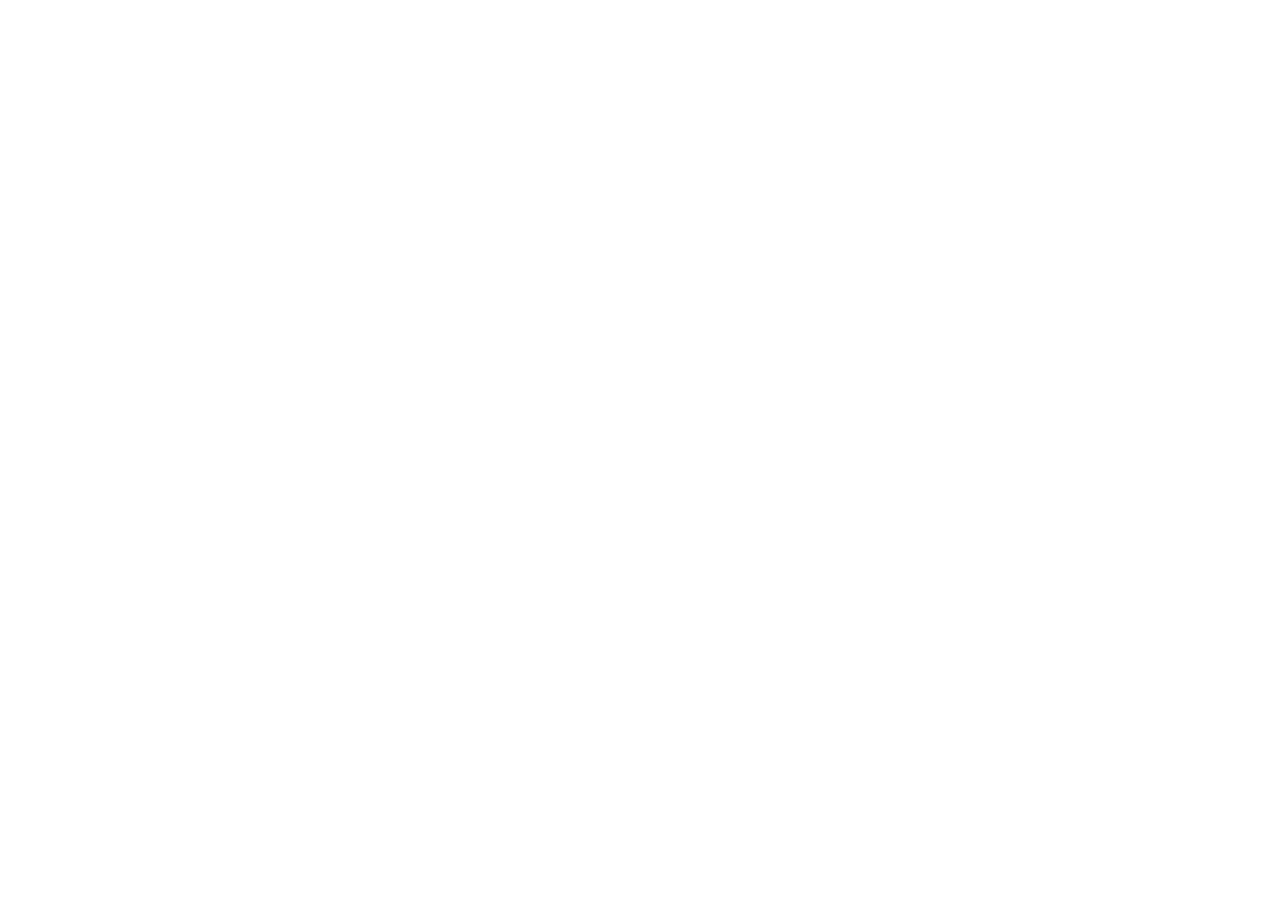
==== menu.html @ dc69f83e "V2" ====
<!DOCTYPE html>
<html lang="en">
<head>
    <meta charset="UTF-8">
    <meta name="viewport" content="width=device-width, initial-scale=1.0">
    <title>zipzibDostavka</title>
</head>
<body>
    
</body>
</html>
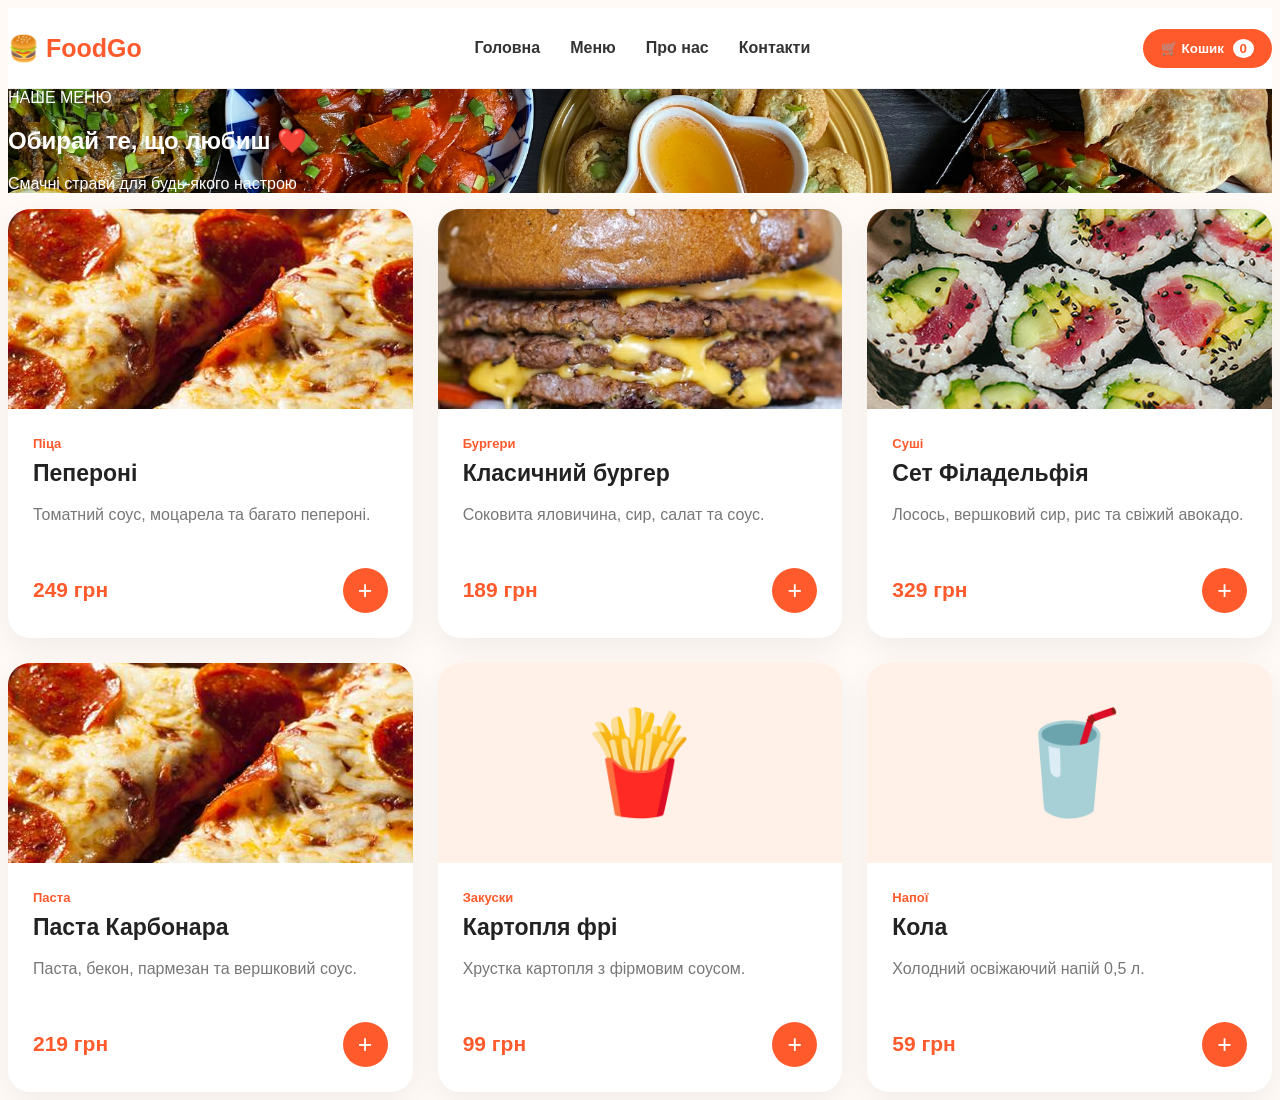
==== commit ee3e08c1: "V3" ====
--- a/menu.html
+++ b/menu.html
@@ -4,8 +4,264 @@
     <meta charset="UTF-8">
     <meta name="viewport" content="width=device-width, initial-scale=1.0">
     <title>zipzibDostavka</title>
+    <link rel="stylesheet" href="menu.css">
 </head>
 <body>
-    
+    <header class="header">
+        <div class="container header-content">
+
+            <a href="#" class="logo">
+                🍔 FoodGo
+            </a>
+
+            <nav class="nav">
+                <a href="#home">Головна</a>
+                <a href="#menu">Меню</a>
+                <a href="#about">Про нас</a>
+                <a href="#contacts">Контакти</a>
+            </nav>
+
+            <button class="cart-button" id="cartButton">
+                🛒 Кошик
+                <span id="cartCount">0</span>
+            </button>
+
+        </div>
+    </header>
+    <div class="menuContent">
+       <span>НАШЕ МЕНЮ</span>
+                    <h2>Обирай те, що любиш ❤️</h2>
+                    <p>Смачні страви для будь-якого настрою</p>
+                </div>
+
+
+                <div class="products">
+
+                    <!-- Піца -->
+                    <article class="product-card">
+
+                        <div class="product-image">
+                            <img src="./images/Pizza.jfif">
+                        </div>
+
+                        <div class="product-info">
+
+                            <span class="product-category">
+                                Піца
+                            </span>
+
+                            <h3>Пепероні</h3>
+
+                            <p>
+                                Томатний соус, моцарела та багато пепероні.
+                            </p>
+
+                            <div class="product-bottom">
+
+                                <strong>249 грн</strong>
+
+                                <button
+                                    class="add-button"
+                                    data-name="Піца Пепероні"
+                                    data-price="249">
+                                    +
+                                </button>
+
+                            </div>
+
+                        </div>
+
+                    </article>
+
+
+                    <!-- Бургер -->
+                    <article class="product-card">
+
+                        <div class="product-image">
+                            <img src="./images/Burger.avif">
+                        </div>
+
+                        <div class="product-info">
+
+                            <span class="product-category">
+                                Бургери
+                            </span>
+
+                            <h3>Класичний бургер</h3>
+
+                            <p>
+                                Соковита яловичина, сир, салат та соус.
+                            </p>
+
+                            <div class="product-bottom">
+
+                                <strong>189 грн</strong>
+
+                                <button
+                                    class="add-button"
+                                    data-name="Класичний бургер"
+                                    data-price="189">
+                                    +
+                                </button>
+
+                            </div>
+
+                        </div>
+
+                    </article>
+
+
+                    <!-- Роли -->
+                    <article class="product-card">
+
+                        <div class="product-image">
+                            <img src="./images/Sushi.jpg">
+                        </div>
+
+                        <div class="product-info">
+
+                            <span class="product-category">
+                                Суші
+                            </span>
+
+                            <h3>Сет Філадельфія</h3>
+
+                            <p>
+                                Лосось, вершковий сир, рис та свіжий авокадо.
+                            </p>
+
+                            <div class="product-bottom">
+
+                                <strong>329 грн</strong>
+
+                                <button
+                                    class="add-button"
+                                    data-name="Сет Філадельфія"
+                                    data-price="329">
+                                    +
+                                </button>
+
+                            </div>
+
+                        </div>
+
+                    </article>
+
+
+                    <!-- Паста -->
+                    <article class="product-card">
+
+                        <div class="product-image">
+                            <img src="./images/Pizza.jfif">
+                        </div>
+
+                        <div class="product-info">
+
+                            <span class="product-category">
+                                Паста
+                            </span>
+
+                            <h3>Паста Карбонара</h3>
+
+                            <p>
+                                Паста, бекон, пармезан та вершковий соус.
+                            </p>
+
+                            <div class="product-bottom">
+
+                                <strong>219 грн</strong>
+
+                                <button
+                                    class="add-button"
+                                    data-name="Паста Карбонара"
+                                    data-price="219">
+                                    +
+                                </button>
+
+                            </div>
+
+                        </div>
+
+                    </article>
+
+
+                    <!-- Картопля -->
+                    <article class="product-card">
+
+                        <div class="product-image">
+                            🍟
+                        </div>
+
+                        <div class="product-info">
+
+                            <span class="product-category">
+                                Закуски
+                            </span>
+
+                            <h3>Картопля фрі</h3>
+
+                            <p>
+                                Хрустка картопля з фірмовим соусом.
+                            </p>
+
+                            <div class="product-bottom">
+
+                                <strong>99 грн</strong>
+
+                                <button
+                                    class="add-button"
+                                    data-name="Картопля фрі"
+                                    data-price="99">
+                                    +
+                                </button>
+
+                            </div>
+
+                        </div>
+
+                    </article>
+
+
+                    <!-- Напій -->
+                    <article class="product-card">
+
+                        <div class="product-image">
+                            🥤
+                        </div>
+
+                        <div class="product-info">
+
+                            <span class="product-category">
+                                Напої
+                            </span>
+
+                            <h3>Кола</h3>
+
+                            <p>
+                                Холодний освіжаючий напій 0,5 л.
+                            </p>
+
+                            <div class="product-bottom">
+
+                                <strong>59 грн</strong>
+
+                                <button
+                                    class="add-button"
+                                    data-name="Кола"
+                                    data-price="59">
+                                    +
+                                </button>
+
+                            </div>
+
+                        </div>
+
+                    </article>
+
+                </div>
+
+            </div>
+
+    </div>
 </body>
 </html>
--- a/menu.css
+++ b/menu.css
@@ -0,0 +1,201 @@
+body {
+    font-family: Arial, Helvetica, sans-serif;
+    background: #fffaf5;
+    color: #222;
+}
+
+.menuContent{
+    background-image: url('./images/food-background.jpg');
+    background-size: cover;
+    background-position: center;
+    background-repeat: no-repeat;
+    color: white;
+ 
+
+}
+
+                          /* Header */
+
+
+.header {
+    background: #ffffff;
+    border-bottom: 1px solid #eeeeee;
+    position: sticky;
+    top: 0;
+    z-index: 100;
+}
+
+.header-content {
+    min-height: 80px;
+
+    display: flex;
+    align-items: center;
+    justify-content: space-between;
+    gap: 30px;
+}
+
+.logo {
+    color: #ff5a2c;
+    font-size: 25px;
+    font-weight: 800;
+    text-decoration: none;
+}
+
+.nav {
+    display: flex;
+    gap: 30px;
+}
+
+.nav a {
+    color: #333;
+    text-decoration: none;
+    font-weight: 600;
+    transition: 0.2s;
+}
+
+.nav a:hover {
+    color: #ff5a2c;
+}
+
+.cart-button {
+    border: none;
+    background: #ff5a2c;
+    color: white;
+    padding: 12px 18px;
+    border-radius: 25px;
+    font-weight: bold;
+    cursor: pointer;
+}
+
+.cart-button span {
+    background: white;
+    color: #ff5a2c;
+    padding: 2px 7px;
+    border-radius: 50%;
+    margin-left: 5px;
+}
+  
+
+                             /* Header */
+
+                             .menu {
+    padding: 100px 0;
+}
+
+.section-title {
+    text-align: center;
+    margin-bottom: 50px;
+}
+
+.section-title span,
+.section-label {
+    color: #ff5a2c;
+    font-weight: bold;
+    font-size: 14px;
+}
+
+.section-title h2 {
+    font-size: 42px;
+    margin: 12px 0;
+}
+
+.section-title p {
+    color: #777;
+    font-size: 18px;
+}
+
+.products {
+    display: grid;
+    grid-template-columns: repeat(3, 1fr);
+    gap: 25px;
+}
+
+.product-card {
+    background: white;
+    border-radius: 22px;
+    overflow: hidden;
+
+    box-shadow: 0 10px 30px rgba(0, 0, 0, 0.06);
+
+    transition: 0.3s;
+}
+
+.product-card:hover {
+    transform: translateY(-8px);
+    box-shadow: 0 20px 40px rgba(0, 0, 0, 0.1);
+}
+
+.product-image {
+    height: 200px;
+    overflow: hidden;
+
+    display: flex;
+    align-items: center;
+    justify-content: center;
+
+    background: #fff1e7;
+
+    font-size: 100px;
+}
+
+.product-info {
+    padding: 25px;
+}
+
+.product-category {
+    color: #ff5a2c;
+    font-size: 13px;
+    font-weight: bold;
+}
+
+.product-info h3 {
+    font-size: 23px;
+    margin: 8px 0;
+}
+
+.product-info p {
+    color: #777;
+    line-height: 1.5;
+    min-height: 45px;
+}
+
+.product-bottom {
+    margin-top: 20px;
+
+    display: flex;
+    align-items: center;
+    justify-content: space-between;
+}
+
+.product-bottom strong {
+    color: #ff5a2c;
+    font-size: 21px;
+}
+
+.add-button {
+    width: 45px;
+    height: 45px;
+
+    border: none;
+    border-radius: 50%;
+
+    background: #ff5a2c;
+    color: white;
+
+    font-size: 25px;
+    cursor: pointer;
+
+    transition: 0.2s;
+}
+
+.add-button:hover {
+    background: #e7471b;
+    transform: scale(1.1);
+}
+
+
+.product-image image{
+    width: 15%;
+    object-fit: contain;
+
+}
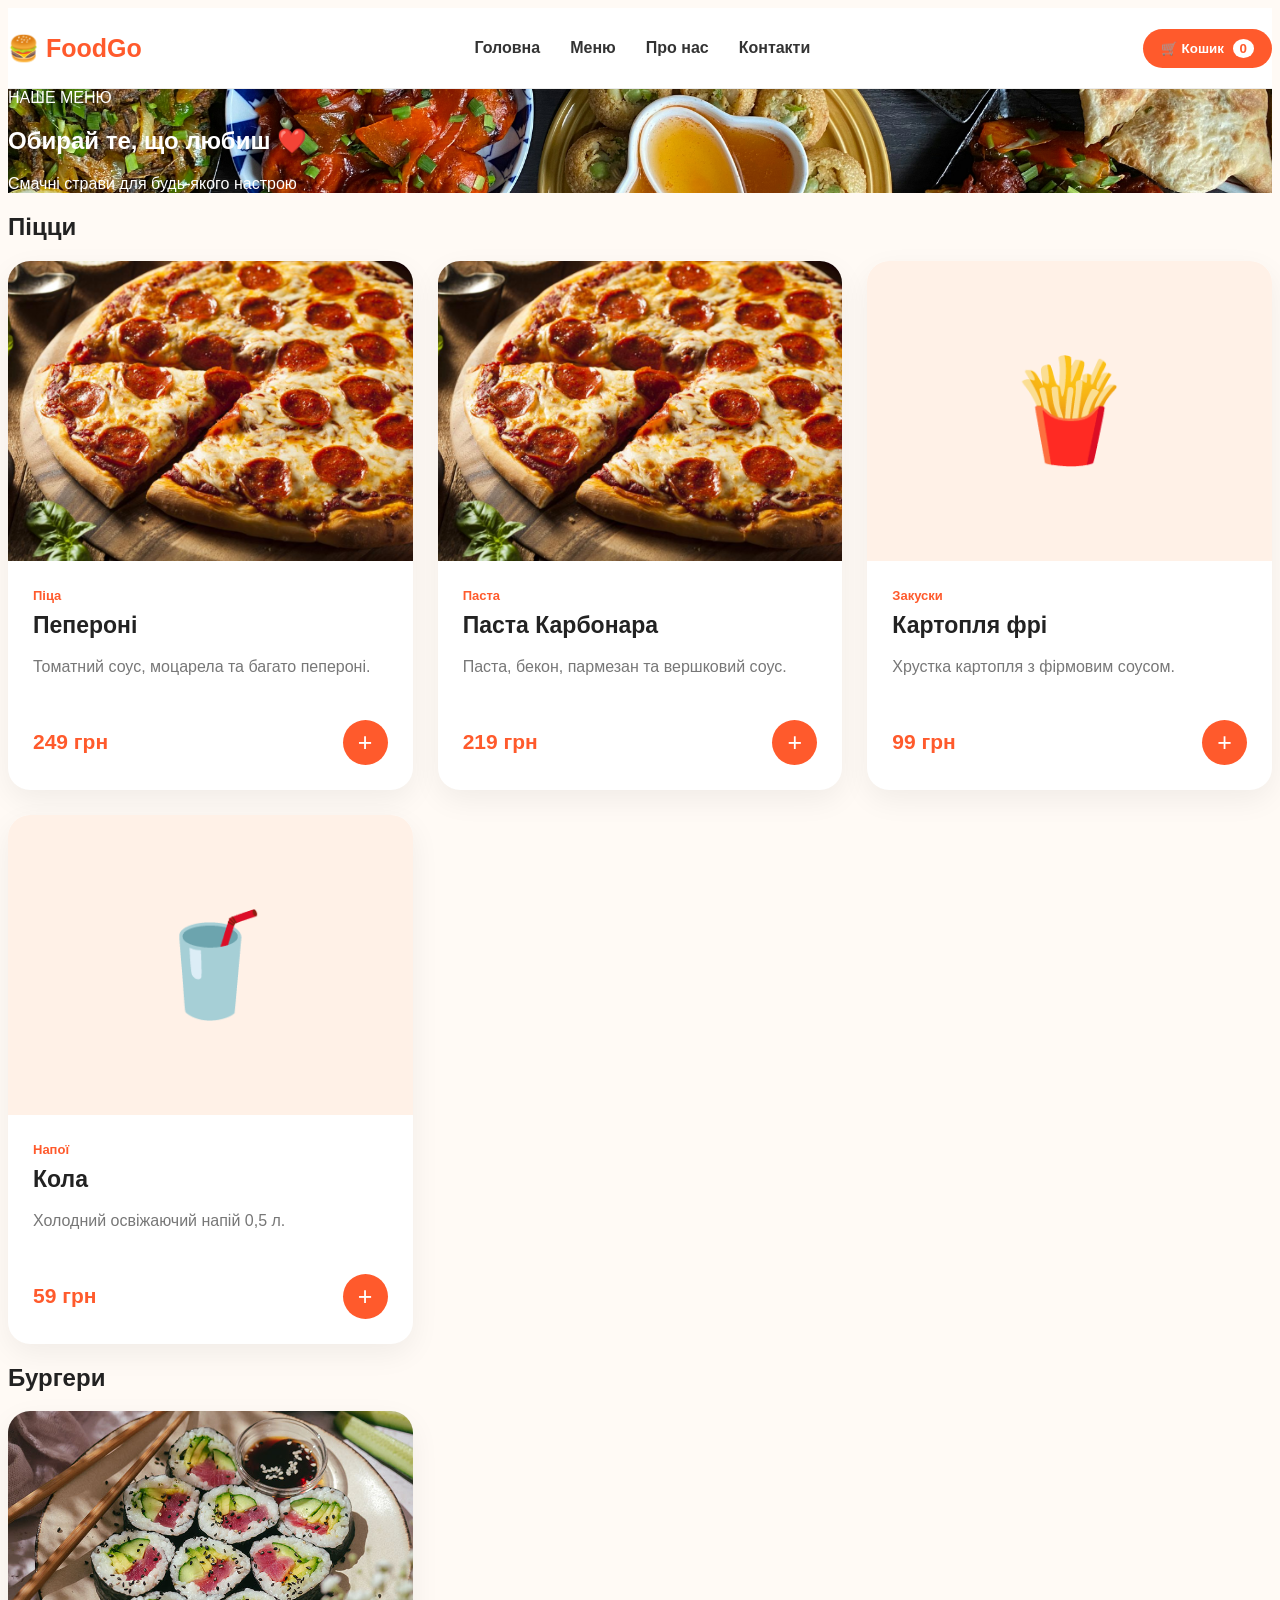
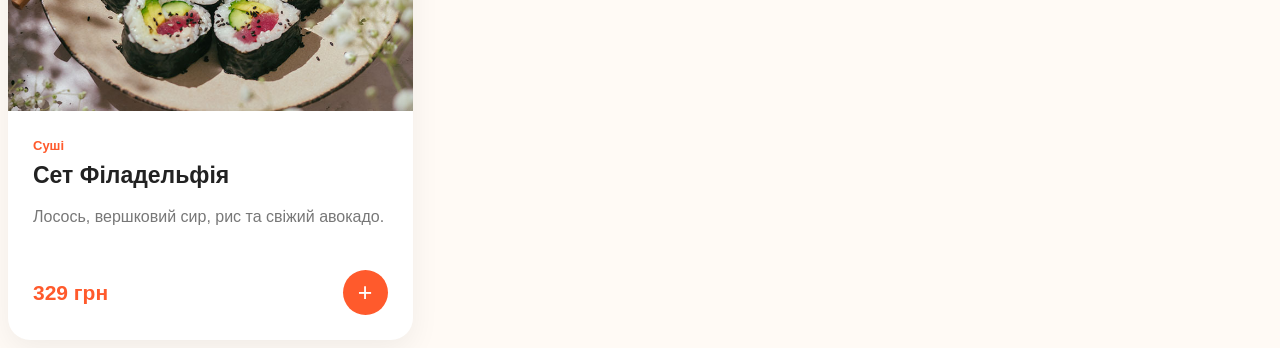
==== commit 55bfa7cf: "V3.2" ====
--- a/menu.html
+++ b/menu.html
@@ -1,11 +1,13 @@
 <!DOCTYPE html>
 <html lang="en">
+
 <head>
     <meta charset="UTF-8">
     <meta name="viewport" content="width=device-width, initial-scale=1.0">
     <title>zipzibDostavka</title>
     <link rel="stylesheet" href="menu.css">
 </head>
+
 <body>
     <header class="header">
         <div class="container header-content">
@@ -29,239 +31,202 @@
         </div>
     </header>
     <div class="menuContent">
-       <span>НАШЕ МЕНЮ</span>
-                    <h2>Обирай те, що любиш ❤️</h2>
-                    <p>Смачні страви для будь-якого настрою</p>
-                </div>
-
-
-                <div class="products">
-
-                    <!-- Піца -->
-                    <article class="product-card">
-
-                        <div class="product-image">
-                            <img src="./images/Pizza.jfif">
-                        </div>
-
-                        <div class="product-info">
-
-                            <span class="product-category">
-                                Піца
-                            </span>
-
-                            <h3>Пепероні</h3>
-
-                            <p>
-                                Томатний соус, моцарела та багато пепероні.
-                            </p>
-
-                            <div class="product-bottom">
-
-                                <strong>249 грн</strong>
-
-                                <button
-                                    class="add-button"
-                                    data-name="Піца Пепероні"
-                                    data-price="249">
-                                    +
-                                </button>
-
-                            </div>
-
-                        </div>
-
-                    </article>
-
-
-                    <!-- Бургер -->
-                    <article class="product-card">
-
-                        <div class="product-image">
-                            <img src="./images/Burger.avif">
-                        </div>
-
-                        <div class="product-info">
-
-                            <span class="product-category">
-                                Бургери
-                            </span>
-
-                            <h3>Класичний бургер</h3>
-
-                            <p>
-                                Соковита яловичина, сир, салат та соус.
-                            </p>
-
-                            <div class="product-bottom">
-
-                                <strong>189 грн</strong>
-
-                                <button
-                                    class="add-button"
-                                    data-name="Класичний бургер"
-                                    data-price="189">
-                                    +
-                                </button>
-
-                            </div>
-
-                        </div>
-
-                    </article>
-
-
-                    <!-- Роли -->
-                    <article class="product-card">
-
-                        <div class="product-image">
-                            <img src="./images/Sushi.jpg">
-                        </div>
-
-                        <div class="product-info">
-
-                            <span class="product-category">
-                                Суші
-                            </span>
-
-                            <h3>Сет Філадельфія</h3>
-
-                            <p>
-                                Лосось, вершковий сир, рис та свіжий авокадо.
-                            </p>
-
-                            <div class="product-bottom">
-
-                                <strong>329 грн</strong>
-
-                                <button
-                                    class="add-button"
-                                    data-name="Сет Філадельфія"
-                                    data-price="329">
-                                    +
-                                </button>
-
-                            </div>
-
-                        </div>
-
-                    </article>
-
-
-                    <!-- Паста -->
-                    <article class="product-card">
-
-                        <div class="product-image">
-                            <img src="./images/Pizza.jfif">
-                        </div>
-
-                        <div class="product-info">
-
-                            <span class="product-category">
-                                Паста
-                            </span>
-
-                            <h3>Паста Карбонара</h3>
-
-                            <p>
-                                Паста, бекон, пармезан та вершковий соус.
-                            </p>
-
-                            <div class="product-bottom">
-
-                                <strong>219 грн</strong>
-
-                                <button
-                                    class="add-button"
-                                    data-name="Паста Карбонара"
-                                    data-price="219">
-                                    +
-                                </button>
-
-                            </div>
-
-                        </div>
-
-                    </article>
-
-
-                    <!-- Картопля -->
-                    <article class="product-card">
-
-                        <div class="product-image">
-                            🍟
-                        </div>
-
-                        <div class="product-info">
-
-                            <span class="product-category">
-                                Закуски
-                            </span>
-
-                            <h3>Картопля фрі</h3>
-
-                            <p>
-                                Хрустка картопля з фірмовим соусом.
-                            </p>
-
-                            <div class="product-bottom">
-
-                                <strong>99 грн</strong>
-
-                                <button
-                                    class="add-button"
-                                    data-name="Картопля фрі"
-                                    data-price="99">
-                                    +
-                                </button>
-
-                            </div>
-
-                        </div>
-
-                    </article>
-
-
-                    <!-- Напій -->
-                    <article class="product-card">
-
-                        <div class="product-image">
-                            🥤
-                        </div>
-
-                        <div class="product-info">
-
-                            <span class="product-category">
-                                Напої
-                            </span>
-
-                            <h3>Кола</h3>
-
-                            <p>
-                                Холодний освіжаючий напій 0,5 л.
-                            </p>
-
-                            <div class="product-bottom">
-
-                                <strong>59 грн</strong>
-
-                                <button
-                                    class="add-button"
-                                    data-name="Кола"
-                                    data-price="59">
-                                    +
-                                </button>
-
-                            </div>
-
-                        </div>
-
-                    </article>
-
-                </div>
-
-            </div>
+        <span>НАШЕ МЕНЮ</span>
+        <h2>Обирай те, що любиш ❤️</h2>
+        <p>Смачні страви для будь-якого настрою</p>
+    </div>
+
+<h2>Піцци</h2>
+    <div class="products">
+        
+                <!-- Піца -->
+
+                <article class="product-card">
+
+                    <div class="product-image">
+                        <img src="./images/Pizza.jfif">
+                    </div>
+
+                    <div class="product-info">
+
+                        <span class="product-category">
+                            Піца
+                        </span>
+
+                        <h3>Пепероні</h3>
+
+                        <p>
+                            Томатний соус, моцарела та багато пепероні.
+                        </p>
+
+                        <div class="product-bottom">
+
+                            <strong>249 грн</strong>
+
+                            <button class="add-button" data-name="Піца Пепероні" data-price="249">
+                                +
+                            </button>
+
+                        </div>
+
+                    </div>
+
+                </article>
+
+
+
+
+
+                
+
+                <!-- Паста -->
+                <article class="product-card">
+
+                    <div class="product-image">
+                        <img src="./images/Pizza.jfif">
+                    </div>
+
+                    <div class="product-info">
+
+                        <span class="product-category">
+                            Паста
+                        </span>
+
+                        <h3>Паста Карбонара</h3>
+
+                        <p>
+                            Паста, бекон, пармезан та вершковий соус.
+                        </p>
+
+                        <div class="product-bottom">
+
+                            <strong>219 грн</strong>
+
+                            <button class="add-button" data-name="Паста Карбонара" data-price="219">
+                                +
+                            </button>
+
+                        </div>
+
+                    </div>
+
+                </article>
+
+
+                <!-- Картопля -->
+                <article class="product-card">
+
+                    <div class="product-image">
+                        🍟
+                    </div>
+
+                    <div class="product-info">
+
+                        <span class="product-category">
+                            Закуски
+                        </span>
+
+                        <h3>Картопля фрі</h3>
+
+                        <p>
+                            Хрустка картопля з фірмовим соусом.
+                        </p>
+
+                        <div class="product-bottom">
+
+                            <strong>99 грн</strong>
+
+                            <button class="add-button" data-name="Картопля фрі" data-price="99">
+                                +
+                            </button>
+
+                        </div>
+
+                    </div>
+
+                </article>
+
+
+                <!-- Напій -->
+                <article class="product-card">
+
+                    <div class="product-image">
+                        🥤
+                    </div>
+
+                    <div class="product-info">
+
+                        <span class="product-category">
+                            Напої
+                        </span>
+
+                        <h3>Кола</h3>
+
+                        <p>
+                            Холодний освіжаючий напій 0,5 л.
+                        </p>
+
+                        <div class="product-bottom">
+
+                            <strong>59 грн</strong>
+
+                            <button class="add-button" data-name="Кола" data-price="59">
+                                +
+                            </button>
+
+                        </div>
+
+                    </div>
+
+                </article>
+
+  
+
+    </div>
+    <h2>Бургери</h2>
+    <div class="products"> 
+
+     <!-- Роли -->
+                <article class="product-card">
+
+                    <div class="product-image">
+                        <img src="./images/Sushi.jpg">
+                    </div>
+
+                    <div class="product-info">
+
+                        <span class="product-category">
+                            Суші
+                        </span>
+
+                        <h3>Сет Філадельфія</h3>
+
+                        <p>
+                            Лосось, вершковий сир, рис та свіжий авокадо.
+                        </p>
+
+                        <div class="product-bottom">
+
+                            <strong>329 грн</strong>
+
+                            <button class="add-button" data-name="Сет Філадельфія" data-price="329">
+                                +
+                            </button>
+
+                        </div>
+
+                    </div>
+
+                </article>
+
+
+
+
+
+
+
 
     </div>
 </body>
+
 </html>
--- a/menu.css
+++ b/menu.css
@@ -126,9 +126,9 @@
 }
 
 .product-image {
-    height: 200px;
+    height: 300px;
+    
     overflow: hidden;
-
     display: flex;
     align-items: center;
     justify-content: center;
@@ -194,8 +194,9 @@
 }
 
 
-.product-image image{
-    width: 15%;
-    object-fit: contain;
-
-}+.product-image img {
+    width: 100%;
+    height: 100%;
+    object-fit: cover;
+}
+
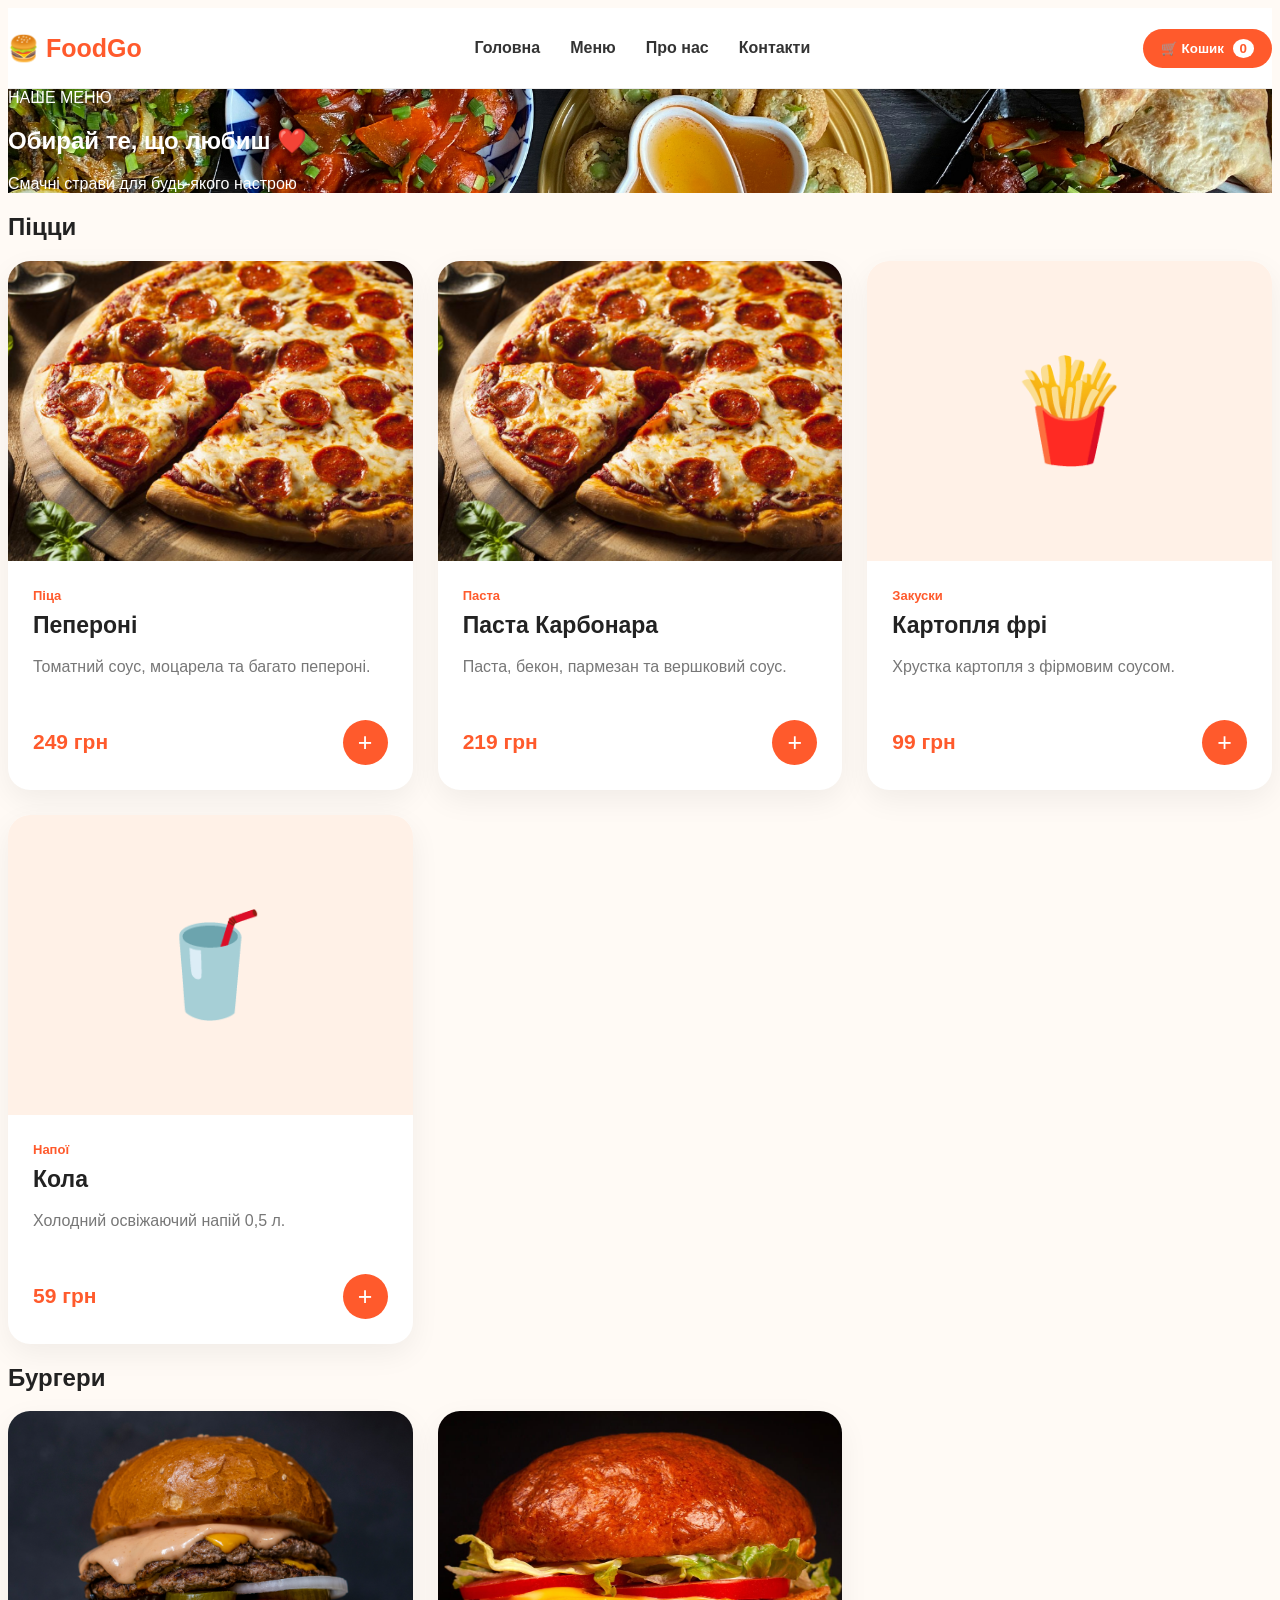
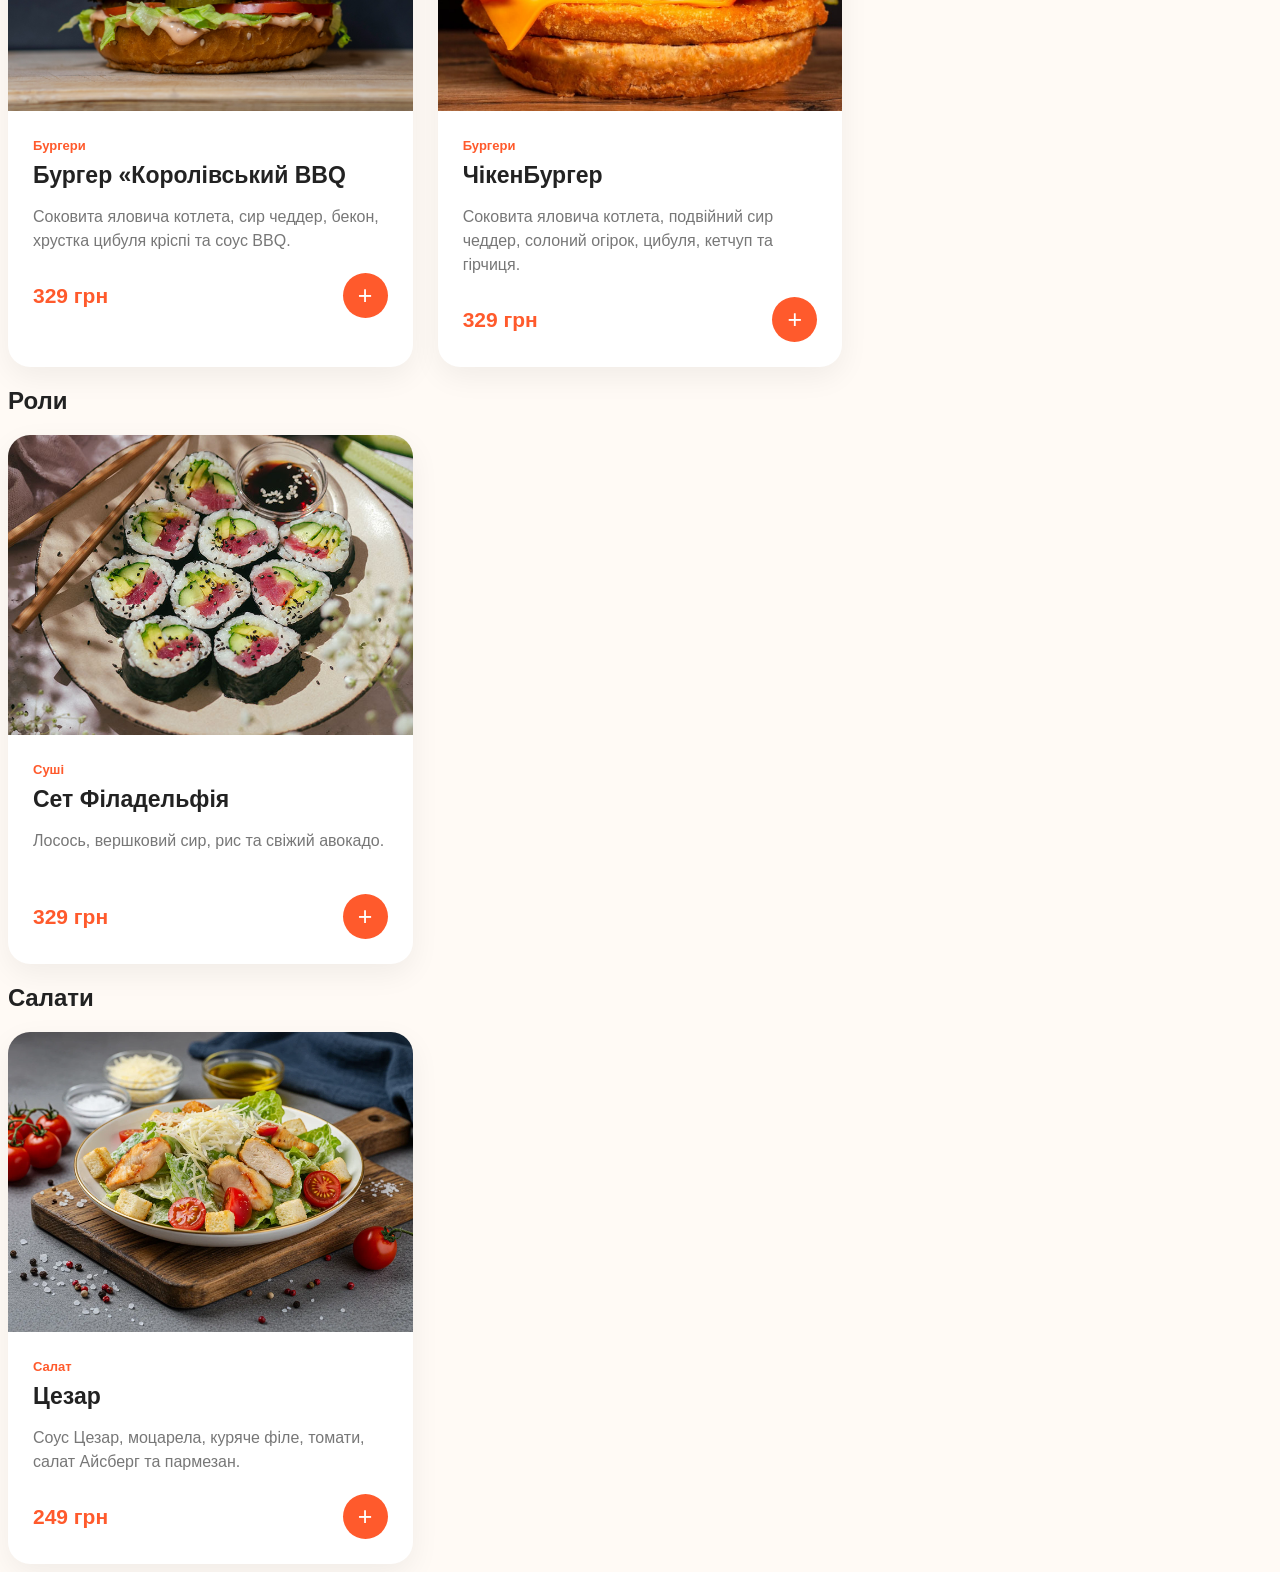
==== commit 25ef5d7f: "New V3.6" ====
--- a/menu.html
+++ b/menu.html
@@ -6,6 +6,7 @@
     <meta name="viewport" content="width=device-width, initial-scale=1.0">
     <title>zipzibDostavka</title>
     <link rel="stylesheet" href="menu.css">
+
 </head>
 
 <body>
@@ -36,197 +37,310 @@
         <p>Смачні страви для будь-якого настрою</p>
     </div>
 
-<h2>Піцци</h2>
+    <h2>Піцци</h2>
     <div class="products">
+
+        <!-- Піца -->
+
+        <article class="product-card">
+
+            <div class="product-image">
+                <img src="./images/Pizza.jfif">
+            </div>
+
+            <div class="product-info">
+
+                <span class="product-category">
+                    Піца
+                </span>
+
+                <h3>Пепероні</h3>
+
+                <p>
+                    Томатний соус, моцарела та багато пепероні.
+                </p>
+
+                <div class="product-bottom">
+
+                    <strong>249 грн</strong>
+
+                    <button class="add-button" data-name="Піца Пепероні" data-price="249">
+                        +
+                    </button>
+
+                </div>
+
+            </div>
+
+        </article>
+
+
+
+
+
+
+
+        <!-- Паста -->
+        <article class="product-card">
+
+            <div class="product-image">
+                <img src="./images/Pizza.jfif">
+            </div>
+
+            <div class="product-info">
+
+                <span class="product-category">
+                    Паста
+                </span>
+
+                <h3>Паста Карбонара</h3>
+
+                <p>
+                    Паста, бекон, пармезан та вершковий соус.
+                </p>
+
+                <div class="product-bottom">
+
+                    <strong>219 грн</strong>
+
+                    <button class="add-button" data-name="Паста Карбонара" data-price="219">
+                        +
+                    </button>
+
+                </div>
+
+            </div>
+
+        </article>
+
+
+        <!-- Картопля -->
+        <article class="product-card">
+
+            <div class="product-image">
+                🍟
+            </div>
+
+            <div class="product-info">
+
+                <span class="product-category">
+                    Закуски
+                </span>
+
+                <h3>Картопля фрі</h3>
+
+                <p>
+                    Хрустка картопля з фірмовим соусом.
+                </p>
+
+                <div class="product-bottom">
+
+                    <strong>99 грн</strong>
+
+                    <button class="add-button" data-name="Картопля фрі" data-price="99">
+                        +
+                    </button>
+
+                </div>
+
+            </div>
+
+        </article>
+
+
+        <!-- Напій -->
+        <article class="product-card">
+
+            <div class="product-image">
+                🥤
+            </div>
+
+            <div class="product-info">
+
+                <span class="product-category">
+                    Напої
+                </span>
+
+                <h3>Кола</h3>
+
+                <p>
+                    Холодний освіжаючий напій 0,5 л.
+                </p>
+
+                <div class="product-bottom">
+
+                    <strong>59 грн</strong>
+
+                    <button class="add-button" data-name="Кола" data-price="59">
+                        +
+                    </button>
+
+                </div>
+
+            </div>
+
+        </article>
+
+
+
+    </div>
+
+    <h2>Бургери</h2>
+    <div class="products">
+
+        <!-- Бургер -->
+        <article class="product-card">
+
+            <div class="product-image">
+                <img src="./images/BurgerBBQ.jpg">
+            </div>
+
+            <div class="product-info">
+
+                <span class="product-category">
+                    Бургери
+                </span>
+
+                <h3>Бургер «Королівський BBQ</h3>
+
+                <p>
+                   Соковита яловича котлета, сир чеддер, бекон, хрустка цибуля кріспі та соус BBQ.
+                </p>
+
+                <div class="product-bottom">
+
+                    <strong>329 грн</strong>
+
+                    <button class="add-button" data-name="Бургер «Королівський BBQ" data-price="329">
+                        +
+                    </button>
+
+                </div>
+
+            </div>
+
+        </article>
+   <!-- Бургер -->
+        <article class="product-card">
+
+            <div class="product-image">
+                <img src="./images/СhickenBurger.jpg">
+            </div>
+
+            <div class="product-info">
+
+                <span class="product-category">
+                    Бургери
+                </span>
+
+                <h3>ЧікенБургер</h3>
+
+                <p>
+                   Соковита яловича котлета, подвійний сир чеддер, солоний огірок, цибуля, кетчуп та гірчиця.
+                </p>
+
+                <div class="product-bottom">
+
+                    <strong>329 грн</strong>
+
+                    <button class="add-button" data-name="ЧікенБургер" data-price="329">
+                        +
+                    </button>
+
+                </div>
+
+            </div>
+
+        </article>
+
+    </div>
+
+    
+
         
-                <!-- Піца -->
-
-                <article class="product-card">
-
-                    <div class="product-image">
-                        <img src="./images/Pizza.jfif">
-                    </div>
-
-                    <div class="product-info">
-
-                        <span class="product-category">
-                            Піца
-                        </span>
-
-                        <h3>Пепероні</h3>
-
-                        <p>
-                            Томатний соус, моцарела та багато пепероні.
-                        </p>
-
-                        <div class="product-bottom">
-
-                            <strong>249 грн</strong>
-
-                            <button class="add-button" data-name="Піца Пепероні" data-price="249">
-                                +
-                            </button>
-
-                        </div>
-
-                    </div>
-
-                </article>
-
-
-
-
-
-                
-
-                <!-- Паста -->
-                <article class="product-card">
-
-                    <div class="product-image">
-                        <img src="./images/Pizza.jfif">
-                    </div>
-
-                    <div class="product-info">
-
-                        <span class="product-category">
-                            Паста
-                        </span>
-
-                        <h3>Паста Карбонара</h3>
-
-                        <p>
-                            Паста, бекон, пармезан та вершковий соус.
-                        </p>
-
-                        <div class="product-bottom">
-
-                            <strong>219 грн</strong>
-
-                            <button class="add-button" data-name="Паста Карбонара" data-price="219">
-                                +
-                            </button>
-
-                        </div>
-
-                    </div>
-
-                </article>
-
-
-                <!-- Картопля -->
-                <article class="product-card">
-
-                    <div class="product-image">
-                        🍟
-                    </div>
-
-                    <div class="product-info">
-
-                        <span class="product-category">
-                            Закуски
-                        </span>
-
-                        <h3>Картопля фрі</h3>
-
-                        <p>
-                            Хрустка картопля з фірмовим соусом.
-                        </p>
-
-                        <div class="product-bottom">
-
-                            <strong>99 грн</strong>
-
-                            <button class="add-button" data-name="Картопля фрі" data-price="99">
-                                +
-                            </button>
-
-                        </div>
-
-                    </div>
-
-                </article>
-
-
-                <!-- Напій -->
-                <article class="product-card">
-
-                    <div class="product-image">
-                        🥤
-                    </div>
-
-                    <div class="product-info">
-
-                        <span class="product-category">
-                            Напої
-                        </span>
-
-                        <h3>Кола</h3>
-
-                        <p>
-                            Холодний освіжаючий напій 0,5 л.
-                        </p>
-
-                        <div class="product-bottom">
-
-                            <strong>59 грн</strong>
-
-                            <button class="add-button" data-name="Кола" data-price="59">
-                                +
-                            </button>
-
-                        </div>
-
-                    </div>
-
-                </article>
-
-  
+
+
+    <h2>Роли</h2>
+    <div class="products">
+
+        <!-- Роли -->
+        <article class="product-card">
+
+            <div class="product-image">
+                <img src="./images/Sushi.jpg">
+            </div>
+
+            <div class="product-info">
+
+                <span class="product-category">
+                    Суші
+                </span>
+
+                <h3>Сет Філадельфія</h3>
+
+                <p>
+                    Лосось, вершковий сир, рис та свіжий авокадо.
+                </p>
+
+                <div class="product-bottom">
+
+                    <strong>329 грн</strong>
+
+                    <button class="add-button" data-name="Сет Філадельфія" data-price="329">
+                        +
+                    </button>
+
+                </div>
+
+            </div>
+
+        </article>
+
+
+
+
+
+
+
+
 
     </div>
-    <h2>Бургери</h2>
-    <div class="products"> 
-
-     <!-- Роли -->
-                <article class="product-card">
-
-                    <div class="product-image">
-                        <img src="./images/Sushi.jpg">
-                    </div>
-
-                    <div class="product-info">
-
-                        <span class="product-category">
-                            Суші
-                        </span>
-
-                        <h3>Сет Філадельфія</h3>
-
-                        <p>
-                            Лосось, вершковий сир, рис та свіжий авокадо.
-                        </p>
-
-                        <div class="product-bottom">
-
-                            <strong>329 грн</strong>
-
-                            <button class="add-button" data-name="Сет Філадельфія" data-price="329">
-                                +
-                            </button>
-
-                        </div>
-
-                    </div>
-
-                </article>
-
-
-
-
-
-
-
-
-    </div>
+    <h2>Cалати</h2>
+    <div class="products">
+
+        <!-- Салат -->
+
+        <article class="product-card">
+
+            <div class="product-image">
+                <img src="./images/Cezar.webp">
+            </div>
+
+            <div class="product-info">
+
+                <span class="product-category">
+                    Салат
+                </span>
+
+                <h3>Цезар</h3>
+
+                <p>
+                    Соус Цезар, моцарела, куряче філе, томати, салат Айсберг та пармезан.
+                </p>
+
+                <div class="product-bottom">
+
+                    <strong>249 грн</strong>
+
+                    <button class="add-button" data-name="СалатЦезар" data-price="249">
+                        +
+                    </button>
+
+                </div>
+
+            </div>
+        </article>
+        <script src="Menu.js"></script>
 </body>
 
 </html>
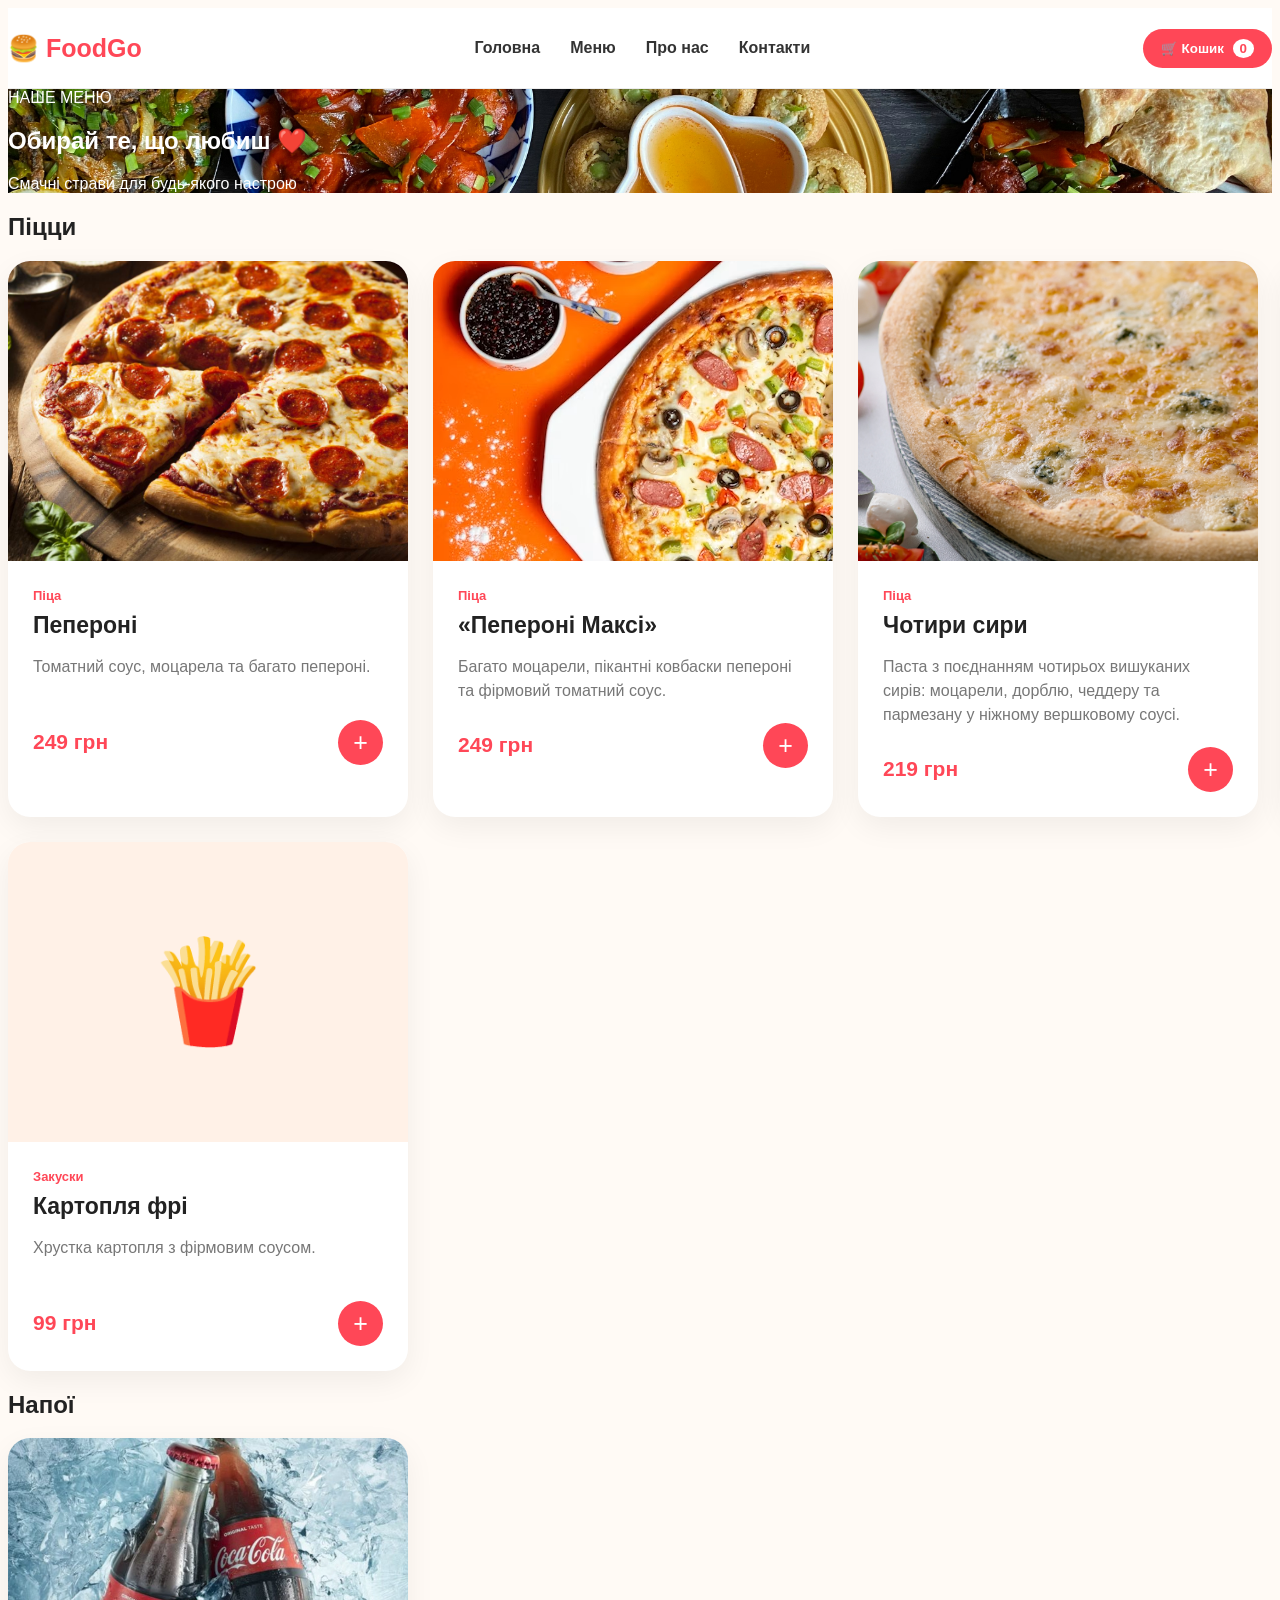
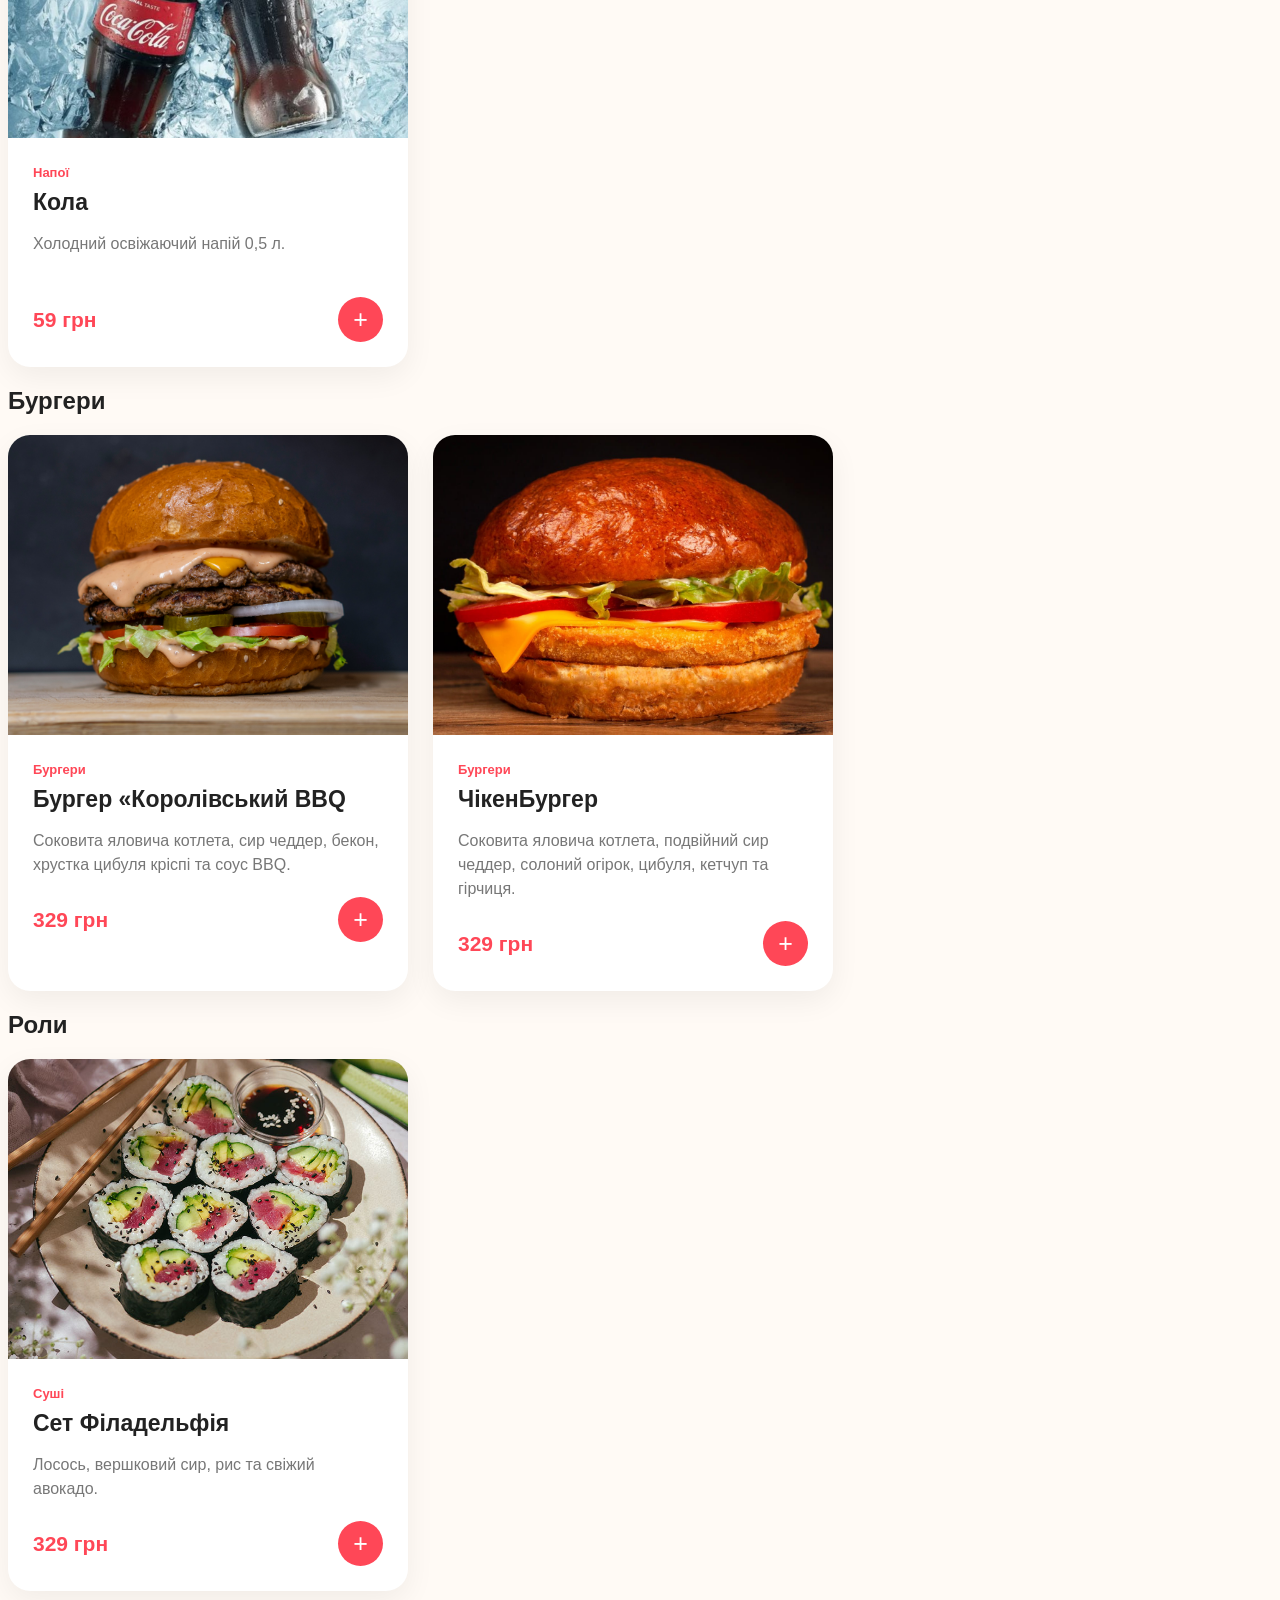
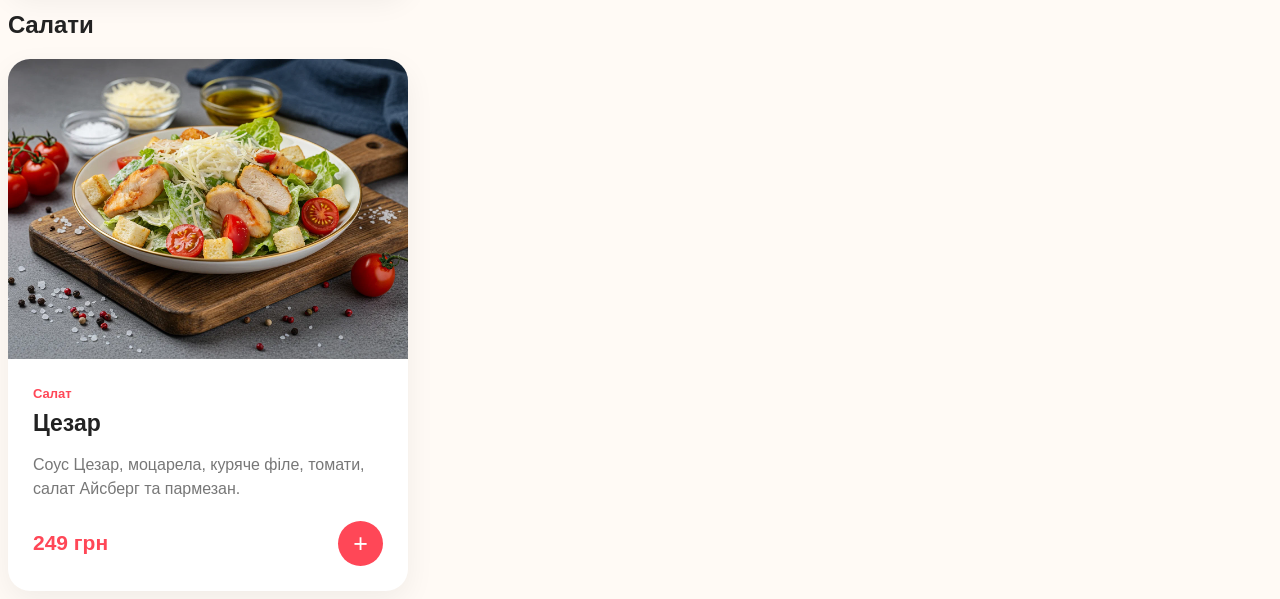
==== commit 5a26f662: "V4" ====
--- a/menu.html
+++ b/menu.html
@@ -75,10 +75,71 @@
         </article>
 
 
-
-
-
-
+<article class="product-card">
+
+            <div class="product-image">
+                <img src="./images/Pizza.avif">
+            </div>
+
+            <div class="product-info">
+
+                <span class="product-category">
+                    Піца 
+                </span>
+
+                <h3>«Пепероні Максі»</h3>
+
+                <p>
+                    Багато моцарели, пікантні ковбаски пепероні та фірмовий томатний соус.
+                </p>
+
+                <div class="product-bottom">
+
+                    <strong>249 грн</strong>
+
+                    <button class="add-button" data-name="Піца «Пепероні Максі»" data-price="249">
+                        +
+                    </button>
+
+                </div>
+
+            </div>
+
+        </article>
+
+
+<!-- Піца -->
+        <article class="product-card">
+
+            <div class="product-image">
+                <img src="./images/CheesePizza.jpg">
+            </div>
+
+            <div class="product-info">
+
+                <span class="product-category">
+                    Піца
+                </span>
+
+                <h3>Чотири сири</h3>
+
+                <p>
+                    Паста з поєднанням чотирьох вишуканих сирів: моцарели, дорблю, чеддеру та пармезану у ніжному вершковому соусі.
+                </p>
+
+                <div class="product-bottom">
+
+                    <strong>219 грн</strong>
+
+                    <button class="add-button" data-name="Паста Карбонара" data-price="219">
+                        +
+                    </button>
+
+                </div>
+
+            </div>
+
+        </article>
 
         <!-- Паста -->
         <article class="product-card">
@@ -146,13 +207,18 @@
             </div>
 
         </article>
-
+        
+
+
+    </div>
+
+<h2>Напої</h2>
 
         <!-- Напій -->
         <article class="product-card">
 
             <div class="product-image">
-                🥤
+                <img src="./images/CocaCola.jpg">
             </div>
 
             <div class="product-info">
@@ -180,10 +246,6 @@
             </div>
 
         </article>
-
-
-
-    </div>
 
     <h2>Бургери</h2>
     <div class="products">
@@ -340,7 +402,35 @@
 
             </div>
         </article>
-        <script src="Menu.js"></script>
+    
+
+<!-- Кошик -->
+
+<div class="cart-modal" id="cartModal">
+    <div class="cart-content">
+        <div class="cart-header">
+            <h2>Ваш кошик 🛒</h2>
+            <button class="close-cart" id="closeCart">&times;</button>
+        </div>
+
+        <div class="cart-items" id="cartItems">
+            <p class="empty-cart">Кошик поки порожній</p>
+        </div>
+
+        <div class="cart-footer">
+            <div class="cart-total-wrapper">
+                <span>Разом до сплати:</span>
+                <strong id="cartTotal">0 грн</strong>
+            </div>
+            <button class="checkout-button" id="checkoutButton">Оформити замовлення</button>
+        </div>
+    </div>
+</div>
+
+
+
+
+    <script src="Menu.js"></script>
 </body>
 
 </html>
--- a/menu.css
+++ b/menu.css
@@ -4,18 +4,15 @@
     color: #222;
 }
 
-.menuContent{
+.menuContent {
     background-image: url('./images/food-background.jpg');
     background-size: cover;
     background-position: center;
     background-repeat: no-repeat;
     color: white;
- 
-
-}
-
-                          /* Header */
-
+}
+
+/* Header */
 
 .header {
     background: #ffffff;
@@ -27,7 +24,6 @@
 
 .header-content {
     min-height: 80px;
-
     display: flex;
     align-items: center;
     justify-content: space-between;
@@ -35,7 +31,7 @@
 }
 
 .logo {
-    color: #ff5a2c;
+    color: #ff4757;
     font-size: 25px;
     font-weight: 800;
     text-decoration: none;
@@ -54,12 +50,12 @@
 }
 
 .nav a:hover {
-    color: #ff5a2c;
+    color: #ff4757;
 }
 
 .cart-button {
     border: none;
-    background: #ff5a2c;
+    background: #ff4757;
     color: white;
     padding: 12px 18px;
     border-radius: 25px;
@@ -69,16 +65,15 @@
 
 .cart-button span {
     background: white;
-    color: #ff5a2c;
+    color: #ff4757;
     padding: 2px 7px;
     border-radius: 50%;
     margin-left: 5px;
 }
-  
-
-                             /* Header */
-
-                             .menu {
+
+/* Menu */
+
+.menu {
     padding: 100px 0;
 }
 
@@ -89,7 +84,7 @@
 
 .section-title span,
 .section-label {
-    color: #ff5a2c;
+    color: #ff4757;
     font-weight: bold;
     font-size: 14px;
 }
@@ -106,7 +101,7 @@
 
 .products {
     display: grid;
-    grid-template-columns: repeat(3, 1fr);
+    grid-template-columns: repeat(4, 1fr);
     gap: 25px;
 }
 
@@ -114,10 +109,9 @@
     background: white;
     border-radius: 22px;
     overflow: hidden;
-
     box-shadow: 0 10px 30px rgba(0, 0, 0, 0.06);
-
     transition: 0.3s;
+    width: 400px;
 }
 
 .product-card:hover {
@@ -127,14 +121,11 @@
 
 .product-image {
     height: 300px;
-    
     overflow: hidden;
     display: flex;
     align-items: center;
     justify-content: center;
-
     background: #fff1e7;
-
     font-size: 100px;
 }
 
@@ -143,7 +134,7 @@
 }
 
 .product-category {
-    color: #ff5a2c;
+    color: #ff4757;
     font-size: 13px;
     font-weight: bold;
 }
@@ -161,38 +152,32 @@
 
 .product-bottom {
     margin-top: 20px;
-
     display: flex;
     align-items: center;
     justify-content: space-between;
 }
 
 .product-bottom strong {
-    color: #ff5a2c;
+    color: #ff4757;
     font-size: 21px;
 }
 
 .add-button {
     width: 45px;
     height: 45px;
-
     border: none;
     border-radius: 50%;
-
-    background: #ff5a2c;
+    background: #ff4757;
     color: white;
-
     font-size: 25px;
     cursor: pointer;
-
     transition: 0.2s;
 }
 
 .add-button:hover {
-    background: #e7471b;
+    background: #ff4757;
     transform: scale(1.1);
 }
-
 
 .product-image img {
     width: 100%;
@@ -200,3 +185,130 @@
     object-fit: cover;
 }
 
+/*МОДАЛЬНЕ ВІКНО КОШИКА*/
+
+
+.cart-modal {
+    position: fixed;
+    top: 0;
+    left: 0;
+    width: 100%;
+    height: 100%;
+    background-color: rgba(0, 0, 0, 0.5);
+    display: flex;
+    justify-content: center;
+    align-items: center;
+    opacity: 0;
+    visibility: hidden;
+    transition: 0.3s ease;
+    z-index: 1000;
+}
+
+
+.cart-modal.active {
+    opacity: 1;
+    visibility: visible;
+}
+
+/* Біла картка кошика */
+.cart-content {
+    background: white;
+    width: 90%;
+    max-width: 450px;
+    padding: 25px;
+    border-radius: 20px;
+    box-shadow: 0 10px 30px rgba(0, 0, 0, 0.2);
+    display: flex;
+    flex-direction: column;
+    max-height: 80vh;
+}
+
+.cart-header {
+    display: flex;
+    justify-content: space-between;
+    align-items: center;
+    margin-bottom: 20px;
+    border-bottom: 1px solid #eee;
+    padding-bottom: 10px;
+}
+
+.close-cart {
+    background: none;
+    border: none;
+    font-size: 25px;
+    cursor: pointer;
+    color: #888;
+}
+
+.cart-items {
+    overflow-y: auto;
+    flex-grow: 1;
+    padding-right: 5px;
+}
+
+.cart-item {
+    display: flex;
+    justify-content: space-between;
+    align-items: center;
+    margin-bottom: 12px;
+    padding-bottom: 12px;
+    border-bottom: 1px solid #f0f0f0;
+}
+
+.cart-item-controls {
+    display: flex;
+    align-items: center;
+    gap: 8px;
+}
+
+.cart-item-controls button {
+    background: #f0f0f0;
+    border: none;
+    padding: 4px 10px;
+    border-radius: 6px;
+    cursor: pointer;
+    font-weight: bold;
+}
+
+.remove-item {
+    background: none !important;
+    color: #ff4757;
+    cursor: pointer;
+    border: none;
+}
+
+.empty-cart {
+    text-align: center;
+    color: #888;
+    padding: 20px 0;
+}
+
+.cart-footer {
+    margin-top: 20px;
+    border-top: 1px solid #eee;
+    padding-top: 15px;
+}
+
+.cart-total-wrapper {
+    display: flex;
+    justify-content: space-between;
+    font-size: 18px;
+    font-weight: bold;
+}
+
+.checkout-button {
+    width: 100%;
+    padding: 12px;
+    background: #ff4757;
+    color: white;
+    border: none;
+    border-radius: 10px;
+    font-weight: bold;
+    cursor: pointer;
+    margin-top: 15px;
+    transition: 0.2s;
+}
+
+.checkout-button:hover {
+    background: #e03e4d;
+}
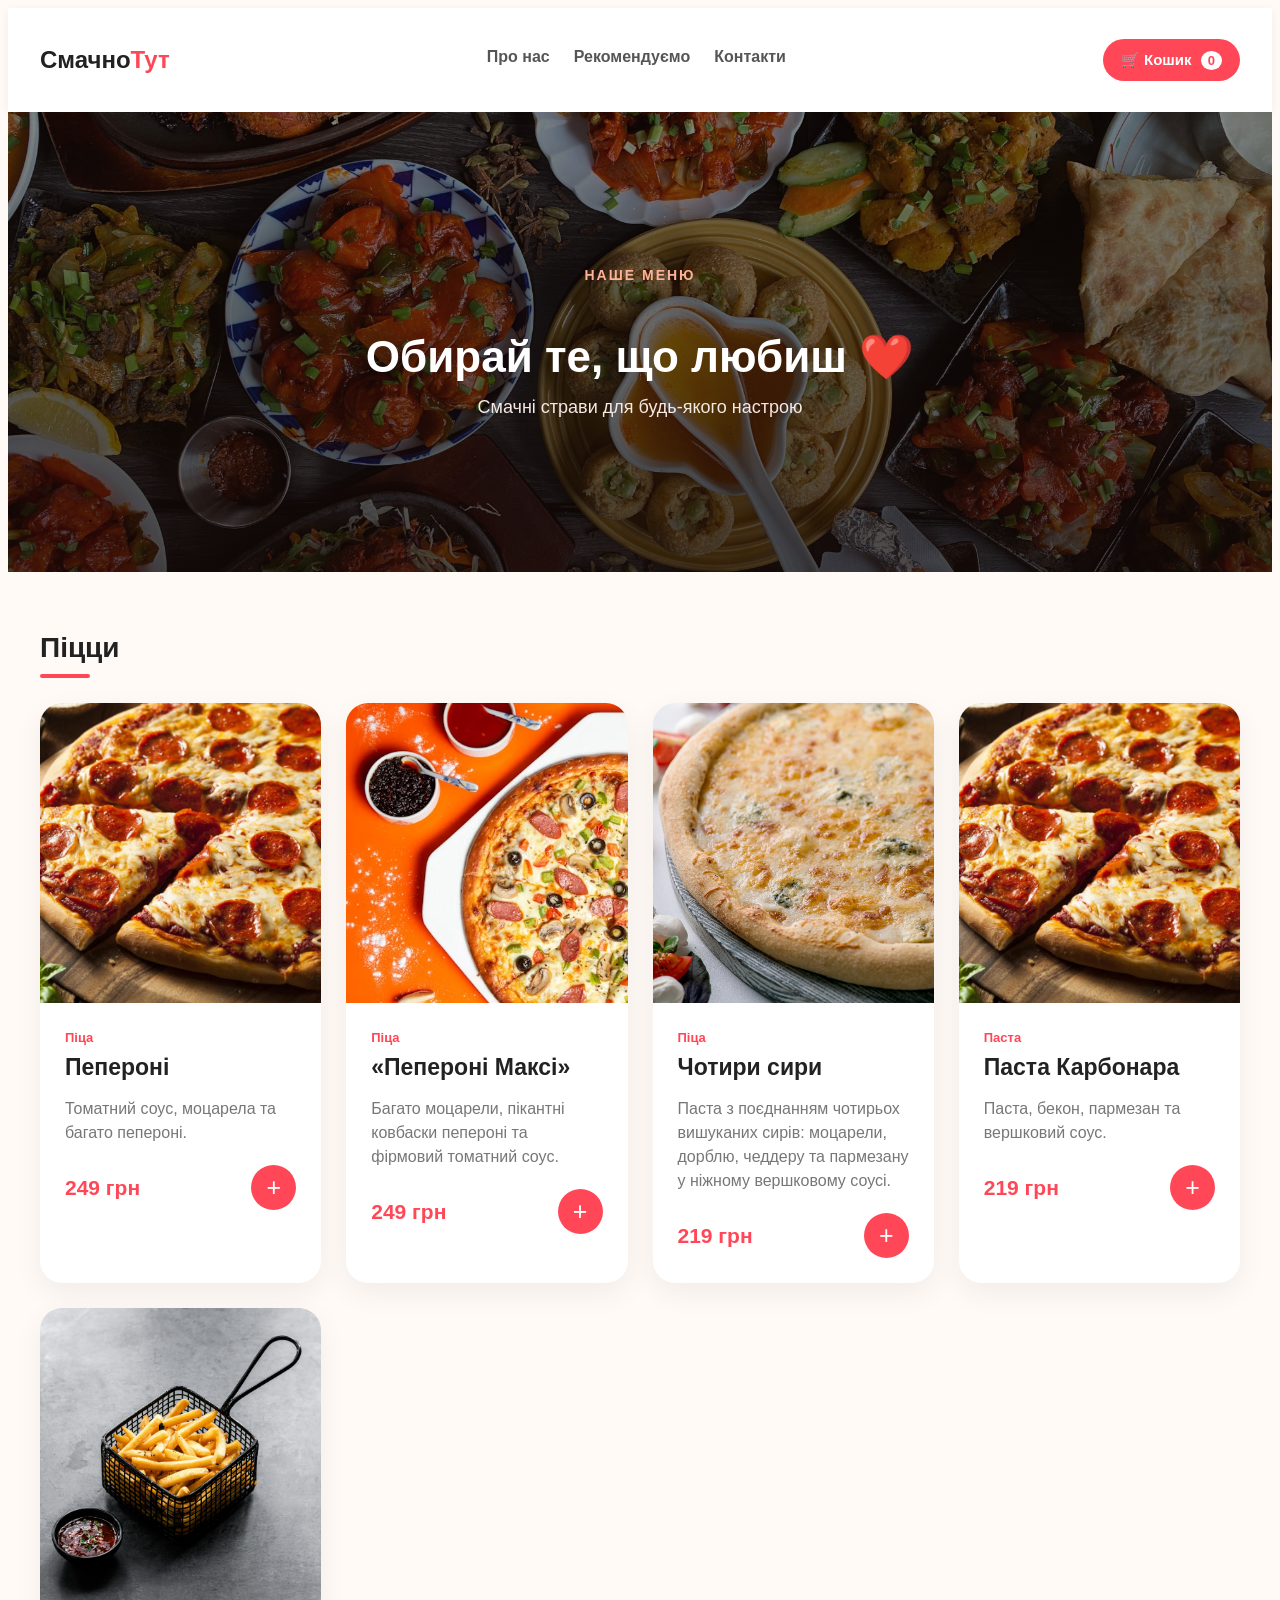
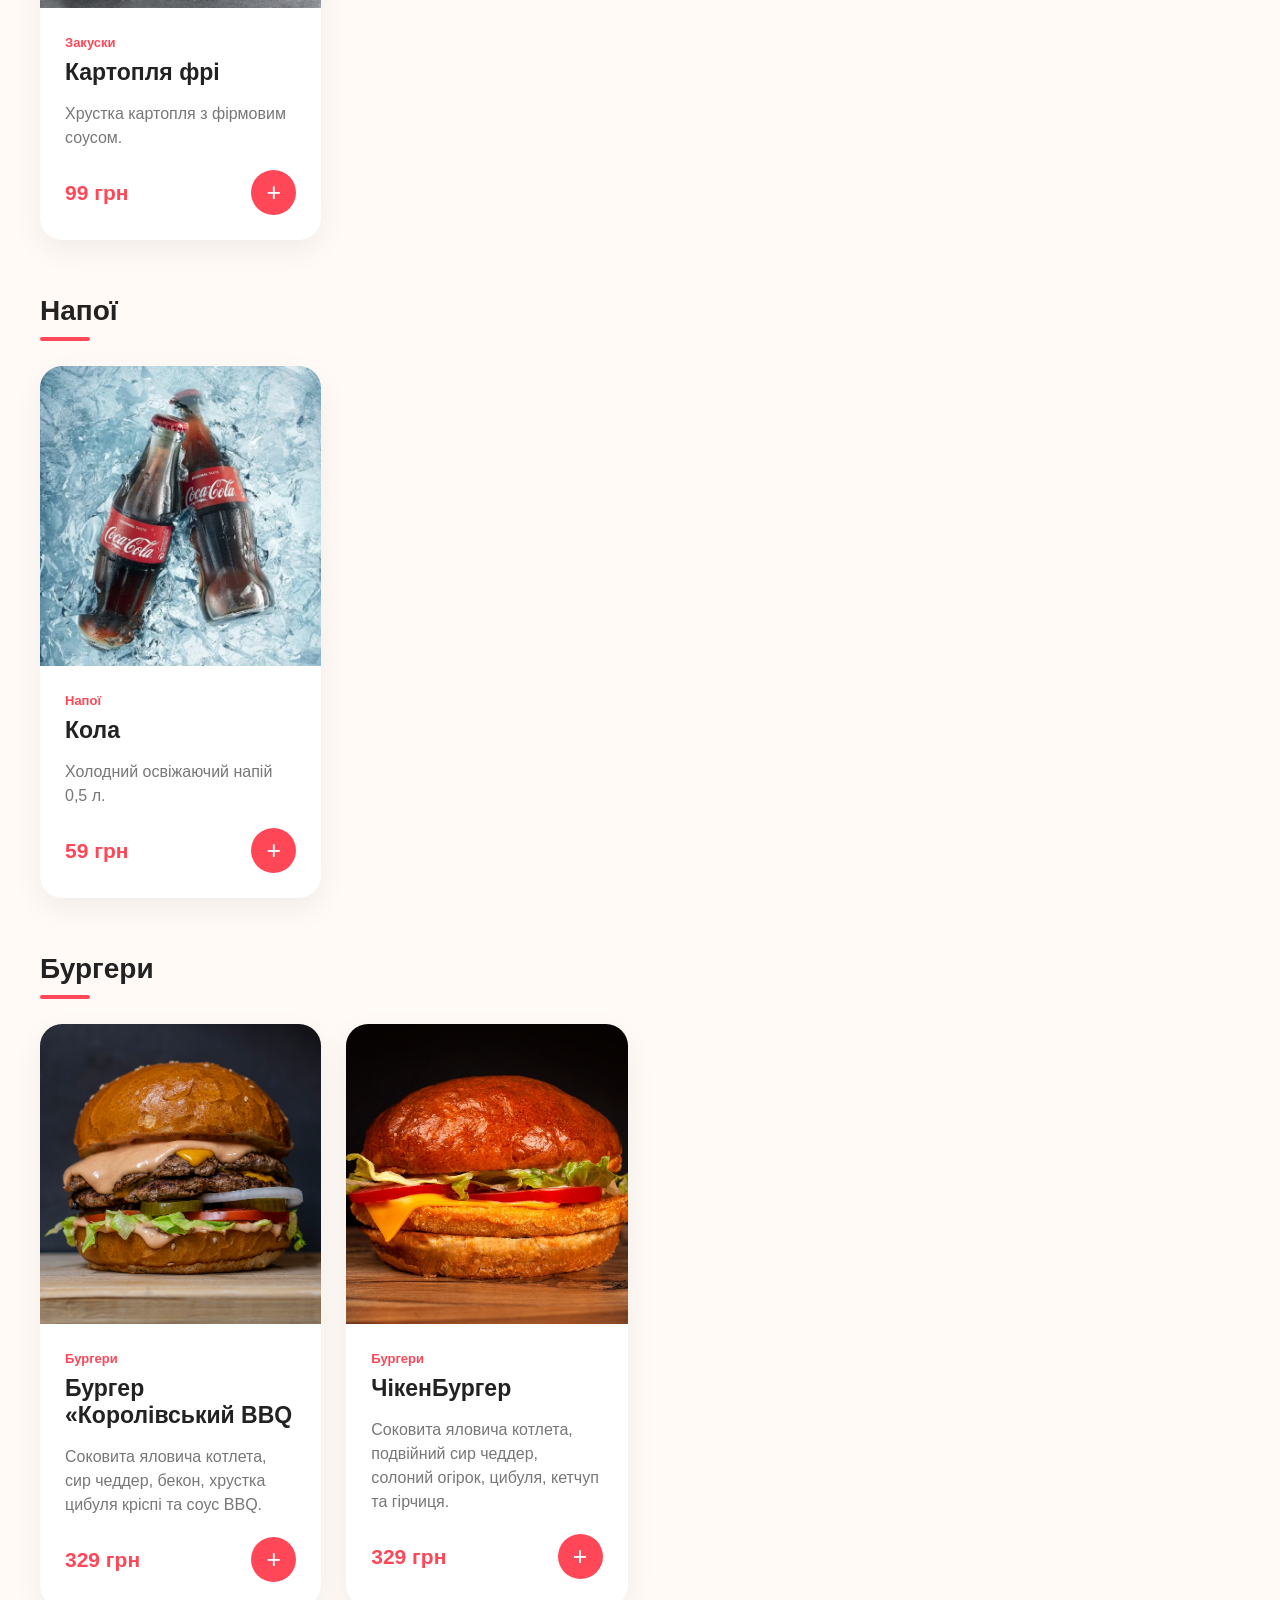
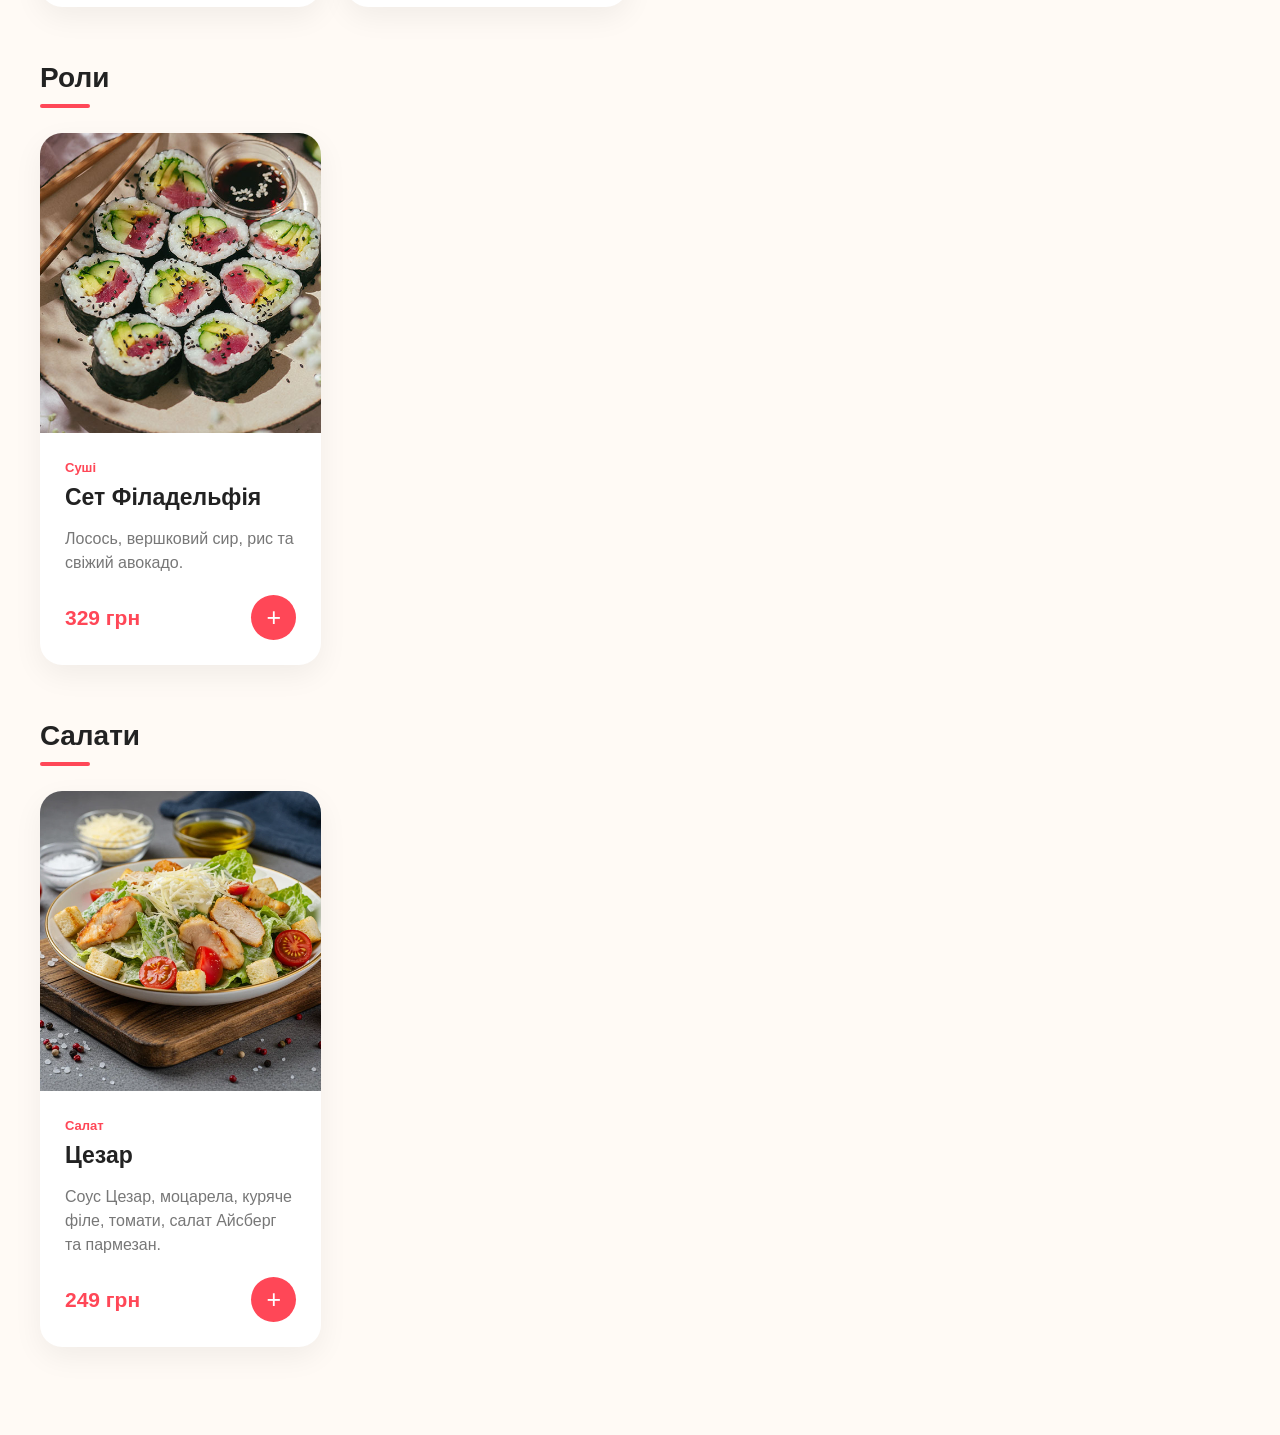
==== commit 2e82dd61: "final version" ====
--- a/menu.html
+++ b/menu.html
@@ -4,7 +4,8 @@
 <head>
     <meta charset="UTF-8">
     <meta name="viewport" content="width=device-width, initial-scale=1.0">
-    <title>zipzibDostavka</title>
+    <title>СмачноТут — Меню</title>
+    <link rel="stylesheet" href="common.css">
     <link rel="stylesheet" href="menu.css">
 
 </head>
@@ -13,15 +14,12 @@
     <header class="header">
         <div class="container header-content">
 
-            <a href="#" class="logo">
-                🍔 FoodGo
-            </a>
+            <a href="index.html" class="logo">Смачно<span>Тут</span></a>
 
             <nav class="nav">
-                <a href="#home">Головна</a>
-                <a href="#menu">Меню</a>
-                <a href="#about">Про нас</a>
-                <a href="#contacts">Контакти</a>
+                <a href="index.html#about">Про нас</a>
+                <a href="index.html#recommend">Рекомендуємо</a>
+                <a href="index.html#contacts">Контакти</a>
             </nav>
 
             <button class="cart-button" id="cartButton">
@@ -31,13 +29,17 @@
 
         </div>
     </header>
-    <div class="menuContent">
-        <span>НАШЕ МЕНЮ</span>
-        <h2>Обирай те, що любиш ❤️</h2>
-        <p>Смачні страви для будь-якого настрою</p>
-    </div>
-
-    <h2>Піцци</h2>
+    <section class="menuContent">
+        <div class="container menu-hero-inner">
+            <span>НАШЕ МЕНЮ</span>
+            <h2>Обирай те, що любиш ❤️</h2>
+            <p>Смачні страви для будь-якого настрою</p>
+        </div>
+    </section>
+
+    <main class="container menu-body">
+
+    <h2 class="menu-category-title">Піцци</h2>
     <div class="products">
 
         <!-- Піца -->
@@ -179,7 +181,7 @@
         <article class="product-card">
 
             <div class="product-image">
-                🍟
+                <img src="./images/fries.jpg" alt="french fries">
             </div>
 
             <div class="product-info">
@@ -212,7 +214,8 @@
 
     </div>
 
-<h2>Напої</h2>
+<h2 class="menu-category-title">Напої</h2>
+    <div class="products">
 
         <!-- Напій -->
         <article class="product-card">
@@ -247,7 +250,9 @@
 
         </article>
 
-    <h2>Бургери</h2>
+    </div>
+
+    <h2 class="menu-category-title">Бургери</h2>
     <div class="products">
 
         <!-- Бургер -->
@@ -322,7 +327,7 @@
         
 
 
-    <h2>Роли</h2>
+    <h2 class="menu-category-title">Роли</h2>
     <div class="products">
 
         <!-- Роли -->
@@ -367,7 +372,7 @@
 
 
     </div>
-    <h2>Cалати</h2>
+    <h2 class="menu-category-title">Cалати</h2>
     <div class="products">
 
         <!-- Салат -->
@@ -402,7 +407,10 @@
 
             </div>
         </article>
-    
+
+    </div>
+
+    </main>
 
 <!-- Кошик -->
 
--- a/common.css
+++ b/common.css
@@ -0,0 +1,148 @@
+/* =========================================================
+   SHARED ACROSS PAGES — same header/nav and base buttons
+   on every page. Load this before the page's own stylesheet.
+========================================================= */
+
+.container {
+    max-width: 1200px;
+    margin: 0 auto;
+    padding: 0 20px;
+}
+
+/* ---------- Header ---------- */
+
+.header {
+    background: white;
+    box-shadow: 0 2px 10px rgba(0, 0, 0, 0.05);
+    position: sticky;
+    top: 0;
+    z-index: 1000;
+}
+
+.header-content {
+    display: flex;
+    align-items: center;
+    justify-content: space-between;
+    flex-wrap: wrap;
+    gap: 16px 30px;
+    min-height: 80px;
+    padding-top: 12px;
+    padding-bottom: 12px;
+}
+
+.logo {
+    font-size: 24px;
+    font-weight: 800;
+    color: #222;
+    text-decoration: none;
+    flex-shrink: 0;
+}
+
+.logo span {
+    color: #ff4757;
+}
+
+.nav {
+    display: flex;
+    flex-wrap: wrap;
+    gap: 10px 24px;
+}
+
+.nav a {
+    text-decoration: none;
+    color: #555;
+    font-weight: 600;
+    padding-bottom: 4px;
+    border-bottom: 2px solid transparent;
+    transition: color 0.2s ease, border-color 0.2s ease;
+}
+
+.nav a:hover,
+.nav a.active {
+    color: #ff4757;
+    border-bottom-color: #ff4757;
+}
+
+/* ---------- Buttons (used in the header and across pages) ---------- */
+
+.btn {
+    display: inline-block;
+    padding: 12px 24px;
+    border-radius: 30px;
+    font-weight: 600;
+    font-size: 15px;
+    text-decoration: none;
+    border: none;
+    cursor: pointer;
+    transition: 0.3s ease;
+}
+
+.btn-primary {
+    background-color: #ff4757;
+    color: white;
+    box-shadow: 0 4px 15px rgba(255, 71, 87, 0.3);
+}
+
+.btn-primary:hover {
+    background-color: #ff6b81;
+    transform: translateY(-2px);
+}
+
+.btn-secondary {
+    background-color: transparent;
+    color: #ff4757;
+    border: 2px solid #ff4757;
+}
+
+.btn-secondary:hover {
+    background-color: #ff4757;
+    color: white;
+}
+
+.btn-large {
+    padding: 15px 30px;
+    font-size: 16px;
+}
+
+/* Cart trigger shown in the header on the menu page */
+
+.cart-button {
+    border: none;
+    background: #ff4757;
+    color: white;
+    padding: 12px 18px;
+    border-radius: 25px;
+    font-weight: bold;
+    font-size: 15px;
+    cursor: pointer;
+    flex-shrink: 0;
+    transition: background 0.2s ease;
+}
+
+.cart-button:hover {
+    background: #e03e4d;
+}
+
+.cart-button span {
+    background: white;
+    color: #ff4757;
+    padding: 2px 7px;
+    border-radius: 50%;
+    margin-left: 5px;
+    font-size: 13px;
+}
+
+/* ---------- Responsive header ---------- */
+
+@media (max-width: 760px) {
+    .header-content {
+        justify-content: center;
+        text-align: center;
+    }
+
+    .nav {
+        order: 3;
+        width: 100%;
+        justify-content: center;
+    }
+}
--- a/menu.css
+++ b/menu.css
@@ -5,71 +5,85 @@
 }
 
 .menuContent {
+    position: relative;
+    background-color: #2b1712;
     background-image: url('./images/food-background.jpg');
     background-size: cover;
     background-position: center;
     background-repeat: no-repeat;
     color: white;
-}
-
-/* Header */
-
-.header {
-    background: #ffffff;
-    border-bottom: 1px solid #eeeeee;
-    position: sticky;
-    top: 0;
-    z-index: 100;
-}
-
-.header-content {
-    min-height: 80px;
-    display: flex;
-    align-items: center;
-    justify-content: space-between;
-    gap: 30px;
-}
-
-.logo {
-    color: #ff4757;
-    font-size: 25px;
+    display: flex;
+    flex-direction: column;
+    align-items: center;
+    justify-content: center;
+    text-align: center;
+    min-height: 320px;
+    padding: 70px 20px;
+}
+
+.menuContent::before {
+    content: "";
+    position: absolute;
+    inset: 0;
+    background: linear-gradient(180deg, rgba(20, 10, 8, 0.5) 0%, rgba(20, 10, 8, 0.75) 100%);
+}
+
+.menu-hero-inner {
+    position: relative;
+    z-index: 1;
+}
+
+.menuContent span {
+    display: inline-block;
+    color: #ffb199;
+    font-weight: 700;
+    font-size: 14px;
+    letter-spacing: 2px;
+    margin-bottom: 12px;
+}
+
+.menuContent h2 {
+    font-size: clamp(28px, 5vw, 44px);
     font-weight: 800;
-    text-decoration: none;
-}
-
-.nav {
-    display: flex;
-    gap: 30px;
-}
-
-.nav a {
-    color: #333;
-    text-decoration: none;
-    font-weight: 600;
-    transition: 0.2s;
-}
-
-.nav a:hover {
-    color: #ff4757;
-}
-
-.cart-button {
-    border: none;
+    margin-bottom: 14px;
+}
+
+.menuContent p {
+    font-size: 18px;
+    color: #f5e9e4;
+    max-width: 480px;
+    margin: 0 auto;
+}
+
+/* Category headings ("Піцци", "Бургери" ...) */
+
+.menu-body {
+    padding: 60px 0 80px;
+}
+
+.menu-category-title {
+    font-size: 28px;
+    font-weight: 800;
+    color: #222;
+    margin: 55px 0 25px;
+}
+
+.menu-category-title:first-child {
+    margin-top: 0;
+}
+
+.menu-category-title::after {
+    content: "";
+    display: block;
+    width: 50px;
+    height: 4px;
     background: #ff4757;
-    color: white;
-    padding: 12px 18px;
-    border-radius: 25px;
-    font-weight: bold;
-    cursor: pointer;
-}
-
-.cart-button span {
-    background: white;
-    color: #ff4757;
-    padding: 2px 7px;
-    border-radius: 50%;
-    margin-left: 5px;
-}
+    margin-top: 10px;
+    border-radius: 2px;
+}
+
+/* .header, .header-content, .logo, .nav, .nav a and .cart-button now
+   live in common.css so index.html and menu.html share one navigation. */
 
 /* Menu */
 
@@ -101,7 +115,7 @@
 
 .products {
     display: grid;
-    grid-template-columns: repeat(4, 1fr);
+    grid-template-columns: repeat(auto-fill, minmax(240px, 1fr));
     gap: 25px;
 }
 
@@ -111,7 +125,6 @@
     overflow: hidden;
     box-shadow: 0 10px 30px rgba(0, 0, 0, 0.06);
     transition: 0.3s;
-    width: 400px;
 }
 
 .product-card:hover {
@@ -311,4 +324,100 @@
 
 .checkout-button:hover {
     background: #e03e4d;
-}+}
+/* =========================
+   ВІДГУКИ
+========================= */
+
+.reviews {
+    padding: 100px 0;
+    background: #fffaf5;
+}
+
+.reviews-grid {
+    display: grid;
+    grid-template-columns: repeat(3, 1fr);
+    gap: 25px;
+}
+
+.review-card {
+    background: white;
+    padding: 30px;
+    border-radius: 22px;
+    box-shadow: 0 10px 30px rgba(0, 0, 0, 0.06);
+    transition: 0.3s;
+}
+
+.review-card:hover {
+    transform: translateY(-6px);
+    box-shadow: 0 18px 35px rgba(0, 0, 0, 0.1);
+}
+
+.review-top {
+    display: flex;
+    align-items: center;
+    gap: 15px;
+    margin-bottom: 20px;
+}
+
+.review-avatar {
+    width: 55px;
+    height: 55px;
+    border-radius: 50%;
+    background: #ff5a2c;
+    color: white;
+
+    display: flex;
+    align-items: center;
+    justify-content: center;
+
+    font-size: 22px;
+    font-weight: bold;
+}
+
+.review-card h3 {
+    margin-bottom: 5px;
+    font-size: 19px;
+}
+
+.stars {
+    color: #ffb000;
+    font-size: 18px;
+    letter-spacing: 2px;
+}
+
+.review-card p {
+    color: #666;
+    line-height: 1.6;
+    font-size: 15px;
+}
+
+/* =========================
+   RESPONSIVE
+========================= */
+
+@media (max-width: 760px) {
+    .menuContent {
+        min-height: 260px;
+        padding: 50px 20px;
+    }
+
+    .reviews-grid {
+        grid-template-columns: 1fr;
+    }
+}
+
+@media (max-width: 480px) {
+    .product-image {
+        height: 220px;
+    }
+
+    .menu-category-title {
+        font-size: 22px;
+        margin-top: 40px;
+    }
+
+    .menu-body {
+        padding: 40px 0 60px;
+    }
+}
